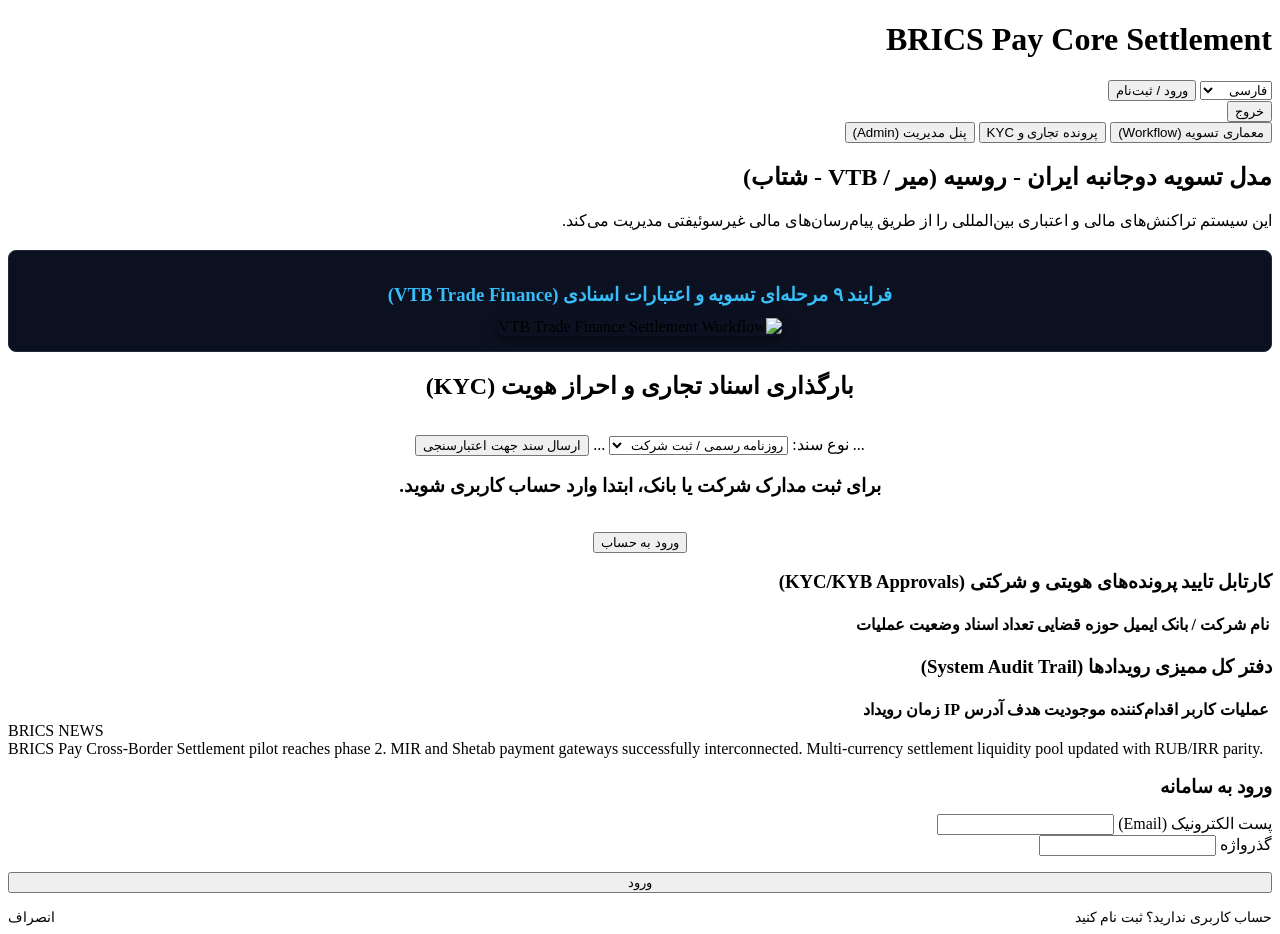
==== internal/api/static/index.html @ b95d8493 "Update index.html" ====
<!DOCTYPE html>
<html lang="fa" dir="rtl">
<head>
  <meta charset="UTF-8">
  <meta name="viewport" content="width=device-width, initial-scale=1.0">
  <title>BRICS Pay | پلتفرم تسویه فرامرزی و مدیریت اسناد</title>
  <link rel="stylesheet" href="/static/css/styles.css">
</head>
<body>

  <!-- هدر و نوبار اصلی -->
  <header class="navbar">
  <div class="brand">
    <h1 data-i18n="brand_title">BRICS Pay Core Settlement</h1>
  </div>
  <div class="nav-controls">
    <select id="langSelect">
      <option value="fa">فارسی</option>
      <option value="en">English</option>
      <option value="ru">Русский</option>
    </select>
    <button id="authNavBtn" class="btn" data-i18n="nav_login">ورود / ثبت‌نام</button>
    <div id="userNavInfo" class="user-info hidden">
      <span id="navUserEmail"></span>
      <button id="logoutBtn" class="btn btn-secondary" data-i18n="nav_logout">خروج</button>
    </div>
  </div>
</header>

<nav class="tabs">
  <button class="tab-btn active" data-tab="workflow" data-i18n="tab_workflow">معماری تسویه (Workflow)</button>
  <button class="tab-btn" data-tab="kyc" data-i18n="tab_kyc">پرونده تجاری و KYC</button>
  <button class="tab-btn" data-tab="admin" data-i18n="tab_admin">پنل مدیریت (Admin)</button>
</nav>

  <main class="container">
    <!-- تب معماری تسویه و دیاگرام ۹ مرحله‌ای -->
<section id="tab-workflow" class="tab-content active">
  <div class="card">
    <div class="card-header">
      <h2 data-i18n="workflow_title">مدل تسویه دوجانبه ایران - روسیه (میر / VTB - شتاب)</h2>
      <p data-i18n="workflow_desc">این سیستم تراکنش‌های مالی و اعتباری بین‌المللی را از طریق پیام‌رسان‌های مالی غیرسوئیفتی مدیریت می‌کند.</p>
    </div>

    <!-- نمایش دیاگرام فرایند ۹ مرحله‌ای VTB -->
    <div class="workflow-diagram-container" style="text-align: center; margin: 20px 0; background: #0b1120; padding: 15px; border-radius: 8px; border: 1px solid #1e293b;">
      <h3 style="color: #38bdf8; margin-bottom: 12px;" data-i18n="diagram_heading">فرایند ۹ مرحله‌ای تسویه و اعتبارات اسنادی (VTB Trade Finance)</h3>
      <img src="/static/vtb-workflow.jpeg" alt="VTB Trade Finance Settlement Workflow" style="max-width: 100%; height: auto; border-radius: 6px; box-shadow: 0 4px 12px rgba(0,0,0,0.5);">
    </div>

    <div id="bric-pay-external-section"></div>
  </div>
</section>


    <!-- تب ۲: بارگذاری اسناد و KYC -->
    <section id="tab-kyc" class="tab-content">
      <div id="kycGuestNotice" class="card" style="text-align: center;">
           <h2 data-i18n="kyc_title">بارگذاری اسناد تجاری و احراز هویت (KYC)</h2>
   ...
   <label for="docType" data-i18n="kyc_doc_type">نوع سند:</label>
   <select id="docType" class="form-control" required>
     <option value="company_registration" data-i18n="kyc_company_reg">روزنامه رسمی / ثبت شرکت</option>
     <option value="trade_license" data-i18n="kyc_license">کارت بازرگانی / مجوز فعالیت</option>
     <option value="contract" data-i18n="kyc_contract">قرارداد تجاری / پروفورما</option>
   </select>
   ...
   <button type="submit" class="btn" style="margin-top: 15px;" data-i18n="kyc_btn_upload">ارسال سند جهت اعتبارسنجی</button>

        <h3>برای ثبت مدارک شرکت یا بانک، ابتدا وارد حساب کاربری شوید.</h3>
        <button class="btn btn-primary" style="margin-top: 1rem;" onclick="AuthModule.openModal('login')">ورود به حساب</button>
      </div>
      <div id="kycFormContainer" class="card" style="display: none;">
        <h3>بارگذاری اسناد هویتی و پروانه تجاری (Document Ingestion)</h3>
        <form id="kycUploadForm" onsubmit="KYCModule.uploadDocument(event)" style="margin-top: 1rem;">
          <div class="grid-2">
            <div class="form-group">
              <label>نوع سند</label>
              <select id="docTypeSelect" class="form-control">
                <option value="COMMERCIAL_REGISTRY">روزنامه رسمی / ثبت شرکت (Commercial Registry)</option>
                <option value="STATUTES">اساسنامه و آگهی تاسیس (Statutes)</option>
                <option value="BANK_LICENSE">مجوز فعالیت بانکی / صرافی (Bank License)</option>
                <option value="TAX_CERTIFICATE">گواهی مالیاتی / ارزش افزوده (Tax Certificate)</option>
                <option value="PASSPORT_SIGNATORY">گذرنامه دارندگان حق امضا (Signatory Passport)</option>
              </select>
            </div>
            <div class="form-group">
              <label>فایل سند (PDF, JPG, PNG حداکثر 10MB)</label>
              <input type="file" id="docFileInput" class="form-control" accept=".pdf,.jpg,.jpeg,.png" required>
            </div>
          </div>
          <button type="submit" class="btn btn-primary">ثبت سند و محاسبه هش یکپارچگی</button>
        </form>
      </div>
    </section>

    <!-- تب ۳: داشبورد ادمین و ممیزی -->
    <section id="tab-admin" class="tab-content">
      <div class="card">
        <h3>کارتابل تایید پرونده‌های هویتی و شرکتی (KYC/KYB Approvals)</h3>
        <table class="table">
          <thead>
            <tr>
              <th>نام شرکت / بانک</th>
              <th>ایمیل</th>
              <th>حوزه قضایی</th>
              <th>تعداد اسناد</th>
              <th>وضعیت</th>
              <th>عملیات</th>
            </tr>
          </thead>
          <tbody id="adminProfilesTableBody"></tbody>
        </table>
      </div>

      <div class="card">
        <h3>دفتر کل ممیزی رویدادها (System Audit Trail)</h3>
        <table class="table">
          <thead>
            <tr>
              <th>عملیات</th>
              <th>کاربر اقدام‌کننده</th>
              <th>موجودیت هدف</th>
              <th>آدرس IP</th>
              <th>زمان رویداد</th>
            </tr>
          </thead>
          <tbody id="adminAuditTableBody"></tbody>
        </table>
      </div>
    </section>
  </main>

  <!-- BRICS Pay Live News Ticker -->
  <div id="brics-news-ticker" class="brics-news-ticker" dir="ltr">
    <div class="ticker-badge">BRICS NEWS</div>
    <div class="ticker-viewport">
      <div class="ticker-track">
        <span class="ticker-item">BRICS Pay Cross-Border Settlement pilot reaches phase 2.</span>
        <span class="ticker-item">MIR and Shetab payment gateways successfully interconnected.</span>
        <span class="ticker-item">Multi-currency settlement liquidity pool updated with RUB/IRR parity.</span>
      </div>
    </div>
  </div>

  <!-- مدال ورود و ثبت‌نام -->
  <div id="authModal" class="modal">
    <div class="modal-box">
      <h3 id="authTitle" style="margin-bottom: 1rem;">ورود به سامانه</h3>
      <form onsubmit="AuthModule.submit(event)">
        <div class="form-group">
          <label>پست الکترونیک (Email)</label>
          <input type="email" id="authEmail" class="form-control" required>
        </div>
        <div class="form-group">
          <label>گذرواژه</label>
          <input type="password" id="authPassword" class="form-control" required minlength="8">
        </div>

        <div id="registerFields" style="display: none;">
          <div class="form-group">
            <label>نوع شخصیت حقوقی</label>
            <select id="authEntityType" class="form-control">
              <option value="CORPORATE">شرکت بازرگانی / واردکننده-صادرکننده</option>
              <option value="BANK">بانک شریک / موسسه تسویه</option>
            </select>
          </div>
          <div class="form-group">
            <label>نام رسمی حقوقی (Legal Name)</label>
            <input type="text" id="authLegalName" class="form-control">
          </div>
          <div class="grid-2">
            <div class="form-group">
              <label>شماره ثبت</label>
              <input type="text" id="authRegNo" class="form-control">
            </div>
            <div class="form-group">
              <label>شناسه ملی / کد اقتصادی</label>
              <input type="text" id="authTaxId" class="form-control">
            </div>
          </div>
          <div class="grid-2">
            <div class="form-group">
              <label>کشور / حوزه قضایی</label>
              <select id="authJurisdiction" class="form-control">
                <option value="IR">ایران (IR)</option>
                <option value="RU">روسیه (RU)</option>
                <option value="AE">امارات (AE)</option>
                <option value="CN">چین (CN)</option>
              </select>
            </div>
            <div class="form-group">
              <label>تلفن تماس</label>
              <input type="text" id="authPhone" class="form-control">
            </div>
          </div>
        </div>

        <button type="submit" id="authSubmitBtn" class="btn btn-primary" style="width: 100%; margin-top: 1rem;">ورود</button>
        <div style="display: flex; justify-content: space-between; margin-top: 1rem; font-size: 0.85rem;">
          <a href="#" id="authToggleText" onclick="AuthModule.toggleMode()" style="color: var(--accent-blue); text-decoration: none;">حساب کاربری ندارید؟ ثبت نام کنید</a>
          <a href="#" onclick="AuthModule.closeModal()" style="color: var(--text-muted); text-decoration: none;">انصراف</a>
        </div>
      </form>
    </div>
  </div>

  <!-- اسکریپت‌های ماژولار -->
  <script src="/static/js/app.js"></script>
  <script src="/static/js/auth.js"></script>
  <script src="/static/js/kyc.js"></script>
  <script src="/static/js/admin.js"></script>
       <script src="/static/js/admin.js"></script>
     <script src="/static/js/bric-pay-content.js"></script>
</body>
</html>
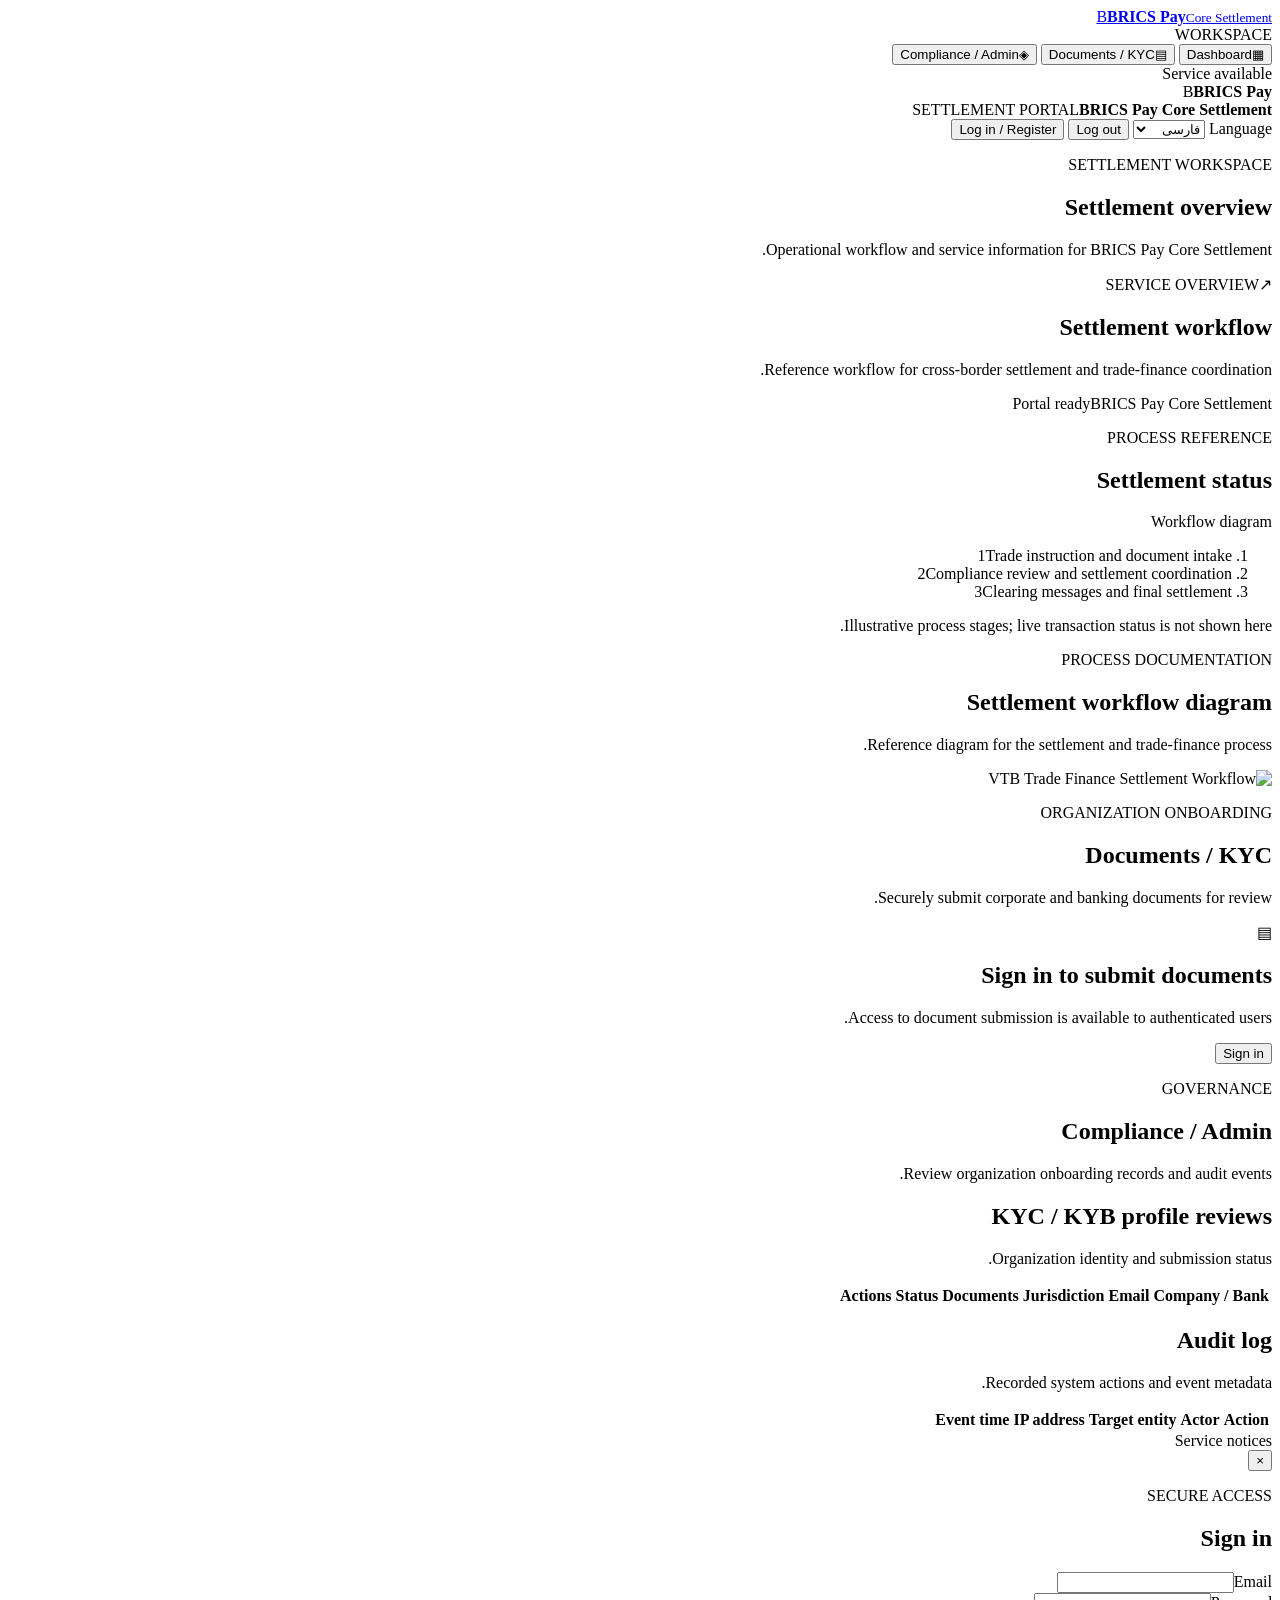
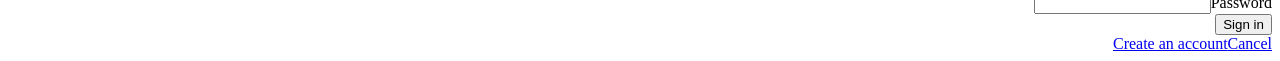
==== commit 713a61cd: "Add files via upload" ====
--- a/internal/api/static/index.html
+++ b/internal/api/static/index.html
@@ -3,214 +3,56 @@
 <head>
   <meta charset="UTF-8">
   <meta name="viewport" content="width=device-width, initial-scale=1.0">
-  <title>BRICS Pay | پلتفرم تسویه فرامرزی و مدیریت اسناد</title>
+  <meta name="theme-color" content="#0B1F3A">
+  <title>BRICS Pay Core Settlement</title>
   <link rel="stylesheet" href="/static/css/styles.css">
 </head>
 <body>
-
-  <!-- هدر و نوبار اصلی -->
-  <header class="navbar">
-  <div class="brand">
-    <h1 data-i18n="brand_title">BRICS Pay Core Settlement</h1>
+  <aside class="sidebar" aria-label="Primary navigation">
+    <a class="brand" href="#" aria-label="BRICS Pay Core Settlement"><span class="brand-mark">B</span><span><strong>BRICS Pay</strong><small data-i18n="brand_subtitle">Core Settlement</small></span></a>
+    <div class="sidebar-label" data-i18n="nav_workspace">WORKSPACE</div>
+    <nav class="tabs" aria-label="Main sections">
+      <button class="tab-btn active" data-tab="workflow"><span class="nav-icon">▦</span><span data-i18n="tab_workflow">Dashboard</span></button>
+      <button class="tab-btn" data-tab="kyc"><span class="nav-icon">▤</span><span data-i18n="tab_kyc">Documents / KYC</span></button>
+      <button class="tab-btn" data-tab="admin"><span class="nav-icon">◈</span><span data-i18n="tab_admin">Compliance / Admin</span></button>
+    </nav>
+    <div class="sidebar-foot"><span class="status-dot"></span><span data-i18n="nav_status">Service available</span></div>
+  </aside>
+  <div class="app-shell">
+    <header class="topbar">
+      <div class="mobile-brand"><span class="brand-mark">B</span><strong>BRICS Pay</strong></div>
+      <div class="topbar-context"><span class="eyebrow" data-i18n="context_label">SETTLEMENT PORTAL</span><strong data-i18n="brand_title">BRICS Pay Core Settlement</strong></div>
+      <div class="nav-controls">
+        <label class="sr-only" for="langSelect" data-i18n="language_label">Language</label>
+        <select id="langSelect" aria-label="Language"><option value="fa">فارسی</option><option value="en">English</option><option value="ru">Русский</option></select>
+        <span id="userNavInfo" class="user-info hidden"><span id="navUserEmail"></span><button id="logoutBtn" class="btn btn-secondary" data-i18n="nav_logout">Log out</button></span>
+        <button id="authNavBtn" class="btn btn-primary" data-i18n="nav_login">Log in / Register</button>
+      </div>
+    </header>
+    <main class="container">
+      <section id="tab-workflow" class="tab-content active" aria-labelledby="dashboard-heading">
+        <div class="page-heading"><div><p class="eyebrow" data-i18n="dashboard_eyebrow">SETTLEMENT WORKSPACE</p><h1 id="dashboard-heading" data-i18n="dashboard_title">Settlement overview</h1><p data-i18n="dashboard_desc">Operational workflow and service information for BRICS Pay Core Settlement.</p></div></div>
+        <div class="overview-grid">
+          <article class="card overview-card"><div class="card-kicker"><span class="icon-tile">↗</span><span data-i18n="overview_card_label">SERVICE OVERVIEW</span></div><h2 data-i18n="workflow_title">Settlement workflow</h2><p data-i18n="workflow_desc">Reference workflow for cross-border settlement and trade-finance coordination.</p><div class="meta-row"><span class="status-pill"><i></i><span data-i18n="service_ready">Portal ready</span></span><span class="muted" data-i18n="service_scope">BRICS Pay Core Settlement</span></div></article>
+          <article class="card timeline-card"><div class="section-heading"><div><p class="eyebrow" data-i18n="status_eyebrow">PROCESS REFERENCE</p><h2 data-i18n="timeline_title">Settlement status</h2></div><span class="subtle-tag" data-i18n="reference_label">Workflow diagram</span></div><ol class="timeline"><li><span class="timeline-marker">1</span><span data-i18n="timeline_step1">Trade instruction and document intake</span></li><li><span class="timeline-marker">2</span><span data-i18n="timeline_step2">Compliance review and settlement coordination</span></li><li><span class="timeline-marker">3</span><span data-i18n="timeline_step3">Clearing messages and final settlement</span></li></ol><p class="helper-text" data-i18n="timeline_note">Illustrative process stages; live transaction status is not shown here.</p></article>
+        </div>
+        <article class="card diagram-card"><div class="section-heading"><div><p class="eyebrow" data-i18n="diagram_eyebrow">PROCESS DOCUMENTATION</p><h2 data-i18n="diagram_heading">Settlement workflow diagram</h2><p data-i18n="diagram_desc">Reference diagram for the settlement and trade-finance process.</p></div></div><div class="workflow-diagram-container"><img src="/static/vtb-workflow.jpeg" alt="VTB Trade Finance Settlement Workflow" data-i18n-alt="diagram_alt"></div></article>
+        <div id="bric-pay-external-section"></div>
+      </section>
+      <section id="tab-kyc" class="tab-content" aria-labelledby="kyc-page-heading">
+        <div class="page-heading"><div><p class="eyebrow" data-i18n="kyc_eyebrow">ORGANIZATION ONBOARDING</p><h1 id="kyc-page-heading" data-i18n="kyc_title">Documents / KYC</h1><p data-i18n="kyc_desc">Securely submit corporate and banking documents for review.</p></div></div>
+        <div id="kycGuestNotice" class="card guest-card"><span class="icon-tile">▤</span><h2 data-i18n="kyc_guest_title">Sign in to submit documents</h2><p data-i18n="kyc_guest_desc">Access to document submission is available to authenticated users.</p><button class="btn btn-primary" onclick="AuthModule.openModal('login')" data-i18n="kyc_signin">Sign in</button></div>
+        <div id="kycFormContainer" class="card upload-card" style="display:none"><div class="section-heading"><div><p class="eyebrow" data-i18n="upload_eyebrow">DOCUMENT INTAKE</p><h2 data-i18n="upload_title">Upload organization documents</h2><p data-i18n="upload_desc">Choose a document category and attach a clear scan or PDF.</p></div></div><form id="kycUploadForm" onsubmit="KYCModule.uploadDocument(event)"><div class="form-group"><label for="docTypeSelect" data-i18n="kyc_doc_type">Document type</label><select id="docTypeSelect" class="form-control"><option value="COMMERCIAL_REGISTRY" data-i18n="doc_registry">Commercial Registry</option><option value="STATUTES" data-i18n="doc_statutes">Articles of Association / Statutes</option><option value="BANK_LICENSE" data-i18n="doc_bank_license">Banking / Exchange License</option><option value="TAX_CERTIFICATE" data-i18n="doc_tax">Tax Certificate</option><option value="PASSPORT_SIGNATORY" data-i18n="doc_passport">Authorized Signatory Passport</option></select></div><div class="form-group"><label for="docFileInput" data-i18n="file_label">Document file</label><input type="file" id="docFileInput" class="form-control file-control" accept=".pdf,.jpg,.jpeg,.png" required><p class="helper-text" data-i18n="file_help">PDF, JPG or PNG · Maximum 10 MB</p></div><button type="submit" class="btn btn-primary" data-i18n="upload_submit">Submit document securely</button></form></div>
+      </section>
+      <section id="tab-admin" class="tab-content" aria-labelledby="admin-page-heading">
+        <div class="page-heading"><div><p class="eyebrow" data-i18n="admin_eyebrow">GOVERNANCE</p><h1 id="admin-page-heading" data-i18n="admin_title">Compliance / Admin</h1><p data-i18n="admin_desc">Review organization onboarding records and audit events.</p></div></div>
+        <article class="card table-card"><div class="section-heading"><div><h2 data-i18n="profiles_heading">KYC / KYB profile reviews</h2><p data-i18n="profiles_desc">Organization identity and submission status.</p></div></div><div class="table-wrap"><table class="table"><thead><tr><th data-i18n="th_company">Company / Bank</th><th data-i18n="th_email">Email</th><th data-i18n="th_jurisdiction">Jurisdiction</th><th data-i18n="th_documents">Documents</th><th data-i18n="th_status">Status</th><th data-i18n="th_actions">Actions</th></tr></thead><tbody id="adminProfilesTableBody"></tbody></table></div></article>
+        <article class="card table-card"><div class="section-heading"><div><h2 data-i18n="audit_heading">Audit log</h2><p data-i18n="audit_desc">Recorded system actions and event metadata.</p></div></div><div class="table-wrap"><table class="table"><thead><tr><th data-i18n="th_action">Action</th><th data-i18n="th_actor">Actor</th><th data-i18n="th_entity">Target entity</th><th data-i18n="th_ip">IP address</th><th data-i18n="th_time">Event time</th></tr></thead><tbody id="adminAuditTableBody"></tbody></table></div></article>
+      </section>
+      <section class="service-notices card" aria-label="Service notices"><div class="notice-label"><span class="notice-dot"></span><span data-i18n="ticker_label">Service notices</span></div><div class="notice-text" id="tickerContent" aria-live="polite"></div></section>
+    </main>
   </div>
-  <div class="nav-controls">
-    <select id="langSelect">
-      <option value="fa">فارسی</option>
-      <option value="en">English</option>
-      <option value="ru">Русский</option>
-    </select>
-    <button id="authNavBtn" class="btn" data-i18n="nav_login">ورود / ثبت‌نام</button>
-    <div id="userNavInfo" class="user-info hidden">
-      <span id="navUserEmail"></span>
-      <button id="logoutBtn" class="btn btn-secondary" data-i18n="nav_logout">خروج</button>
-    </div>
-  </div>
-</header>
-
-<nav class="tabs">
-  <button class="tab-btn active" data-tab="workflow" data-i18n="tab_workflow">معماری تسویه (Workflow)</button>
-  <button class="tab-btn" data-tab="kyc" data-i18n="tab_kyc">پرونده تجاری و KYC</button>
-  <button class="tab-btn" data-tab="admin" data-i18n="tab_admin">پنل مدیریت (Admin)</button>
-</nav>
-
-  <main class="container">
-    <!-- تب معماری تسویه و دیاگرام ۹ مرحله‌ای -->
-<section id="tab-workflow" class="tab-content active">
-  <div class="card">
-    <div class="card-header">
-      <h2 data-i18n="workflow_title">مدل تسویه دوجانبه ایران - روسیه (میر / VTB - شتاب)</h2>
-      <p data-i18n="workflow_desc">این سیستم تراکنش‌های مالی و اعتباری بین‌المللی را از طریق پیام‌رسان‌های مالی غیرسوئیفتی مدیریت می‌کند.</p>
-    </div>
-
-    <!-- نمایش دیاگرام فرایند ۹ مرحله‌ای VTB -->
-    <div class="workflow-diagram-container" style="text-align: center; margin: 20px 0; background: #0b1120; padding: 15px; border-radius: 8px; border: 1px solid #1e293b;">
-      <h3 style="color: #38bdf8; margin-bottom: 12px;" data-i18n="diagram_heading">فرایند ۹ مرحله‌ای تسویه و اعتبارات اسنادی (VTB Trade Finance)</h3>
-      <img src="/static/vtb-workflow.jpeg" alt="VTB Trade Finance Settlement Workflow" style="max-width: 100%; height: auto; border-radius: 6px; box-shadow: 0 4px 12px rgba(0,0,0,0.5);">
-    </div>
-
-    <div id="bric-pay-external-section"></div>
-  </div>
-</section>
-
-
-    <!-- تب ۲: بارگذاری اسناد و KYC -->
-    <section id="tab-kyc" class="tab-content">
-      <div id="kycGuestNotice" class="card" style="text-align: center;">
-           <h2 data-i18n="kyc_title">بارگذاری اسناد تجاری و احراز هویت (KYC)</h2>
-   ...
-   <label for="docType" data-i18n="kyc_doc_type">نوع سند:</label>
-   <select id="docType" class="form-control" required>
-     <option value="company_registration" data-i18n="kyc_company_reg">روزنامه رسمی / ثبت شرکت</option>
-     <option value="trade_license" data-i18n="kyc_license">کارت بازرگانی / مجوز فعالیت</option>
-     <option value="contract" data-i18n="kyc_contract">قرارداد تجاری / پروفورما</option>
-   </select>
-   ...
-   <button type="submit" class="btn" style="margin-top: 15px;" data-i18n="kyc_btn_upload">ارسال سند جهت اعتبارسنجی</button>
-
-        <h3>برای ثبت مدارک شرکت یا بانک، ابتدا وارد حساب کاربری شوید.</h3>
-        <button class="btn btn-primary" style="margin-top: 1rem;" onclick="AuthModule.openModal('login')">ورود به حساب</button>
-      </div>
-      <div id="kycFormContainer" class="card" style="display: none;">
-        <h3>بارگذاری اسناد هویتی و پروانه تجاری (Document Ingestion)</h3>
-        <form id="kycUploadForm" onsubmit="KYCModule.uploadDocument(event)" style="margin-top: 1rem;">
-          <div class="grid-2">
-            <div class="form-group">
-              <label>نوع سند</label>
-              <select id="docTypeSelect" class="form-control">
-                <option value="COMMERCIAL_REGISTRY">روزنامه رسمی / ثبت شرکت (Commercial Registry)</option>
-                <option value="STATUTES">اساسنامه و آگهی تاسیس (Statutes)</option>
-                <option value="BANK_LICENSE">مجوز فعالیت بانکی / صرافی (Bank License)</option>
-                <option value="TAX_CERTIFICATE">گواهی مالیاتی / ارزش افزوده (Tax Certificate)</option>
-                <option value="PASSPORT_SIGNATORY">گذرنامه دارندگان حق امضا (Signatory Passport)</option>
-              </select>
-            </div>
-            <div class="form-group">
-              <label>فایل سند (PDF, JPG, PNG حداکثر 10MB)</label>
-              <input type="file" id="docFileInput" class="form-control" accept=".pdf,.jpg,.jpeg,.png" required>
-            </div>
-          </div>
-          <button type="submit" class="btn btn-primary">ثبت سند و محاسبه هش یکپارچگی</button>
-        </form>
-      </div>
-    </section>
-
-    <!-- تب ۳: داشبورد ادمین و ممیزی -->
-    <section id="tab-admin" class="tab-content">
-      <div class="card">
-        <h3>کارتابل تایید پرونده‌های هویتی و شرکتی (KYC/KYB Approvals)</h3>
-        <table class="table">
-          <thead>
-            <tr>
-              <th>نام شرکت / بانک</th>
-              <th>ایمیل</th>
-              <th>حوزه قضایی</th>
-              <th>تعداد اسناد</th>
-              <th>وضعیت</th>
-              <th>عملیات</th>
-            </tr>
-          </thead>
-          <tbody id="adminProfilesTableBody"></tbody>
-        </table>
-      </div>
-
-      <div class="card">
-        <h3>دفتر کل ممیزی رویدادها (System Audit Trail)</h3>
-        <table class="table">
-          <thead>
-            <tr>
-              <th>عملیات</th>
-              <th>کاربر اقدام‌کننده</th>
-              <th>موجودیت هدف</th>
-              <th>آدرس IP</th>
-              <th>زمان رویداد</th>
-            </tr>
-          </thead>
-          <tbody id="adminAuditTableBody"></tbody>
-        </table>
-      </div>
-    </section>
-  </main>
-
-  <!-- BRICS Pay Live News Ticker -->
-  <div id="brics-news-ticker" class="brics-news-ticker" dir="ltr">
-    <div class="ticker-badge">BRICS NEWS</div>
-    <div class="ticker-viewport">
-      <div class="ticker-track">
-        <span class="ticker-item">BRICS Pay Cross-Border Settlement pilot reaches phase 2.</span>
-        <span class="ticker-item">MIR and Shetab payment gateways successfully interconnected.</span>
-        <span class="ticker-item">Multi-currency settlement liquidity pool updated with RUB/IRR parity.</span>
-      </div>
-    </div>
-  </div>
-
-  <!-- مدال ورود و ثبت‌نام -->
-  <div id="authModal" class="modal">
-    <div class="modal-box">
-      <h3 id="authTitle" style="margin-bottom: 1rem;">ورود به سامانه</h3>
-      <form onsubmit="AuthModule.submit(event)">
-        <div class="form-group">
-          <label>پست الکترونیک (Email)</label>
-          <input type="email" id="authEmail" class="form-control" required>
-        </div>
-        <div class="form-group">
-          <label>گذرواژه</label>
-          <input type="password" id="authPassword" class="form-control" required minlength="8">
-        </div>
-
-        <div id="registerFields" style="display: none;">
-          <div class="form-group">
-            <label>نوع شخصیت حقوقی</label>
-            <select id="authEntityType" class="form-control">
-              <option value="CORPORATE">شرکت بازرگانی / واردکننده-صادرکننده</option>
-              <option value="BANK">بانک شریک / موسسه تسویه</option>
-            </select>
-          </div>
-          <div class="form-group">
-            <label>نام رسمی حقوقی (Legal Name)</label>
-            <input type="text" id="authLegalName" class="form-control">
-          </div>
-          <div class="grid-2">
-            <div class="form-group">
-              <label>شماره ثبت</label>
-              <input type="text" id="authRegNo" class="form-control">
-            </div>
-            <div class="form-group">
-              <label>شناسه ملی / کد اقتصادی</label>
-              <input type="text" id="authTaxId" class="form-control">
-            </div>
-          </div>
-          <div class="grid-2">
-            <div class="form-group">
-              <label>کشور / حوزه قضایی</label>
-              <select id="authJurisdiction" class="form-control">
-                <option value="IR">ایران (IR)</option>
-                <option value="RU">روسیه (RU)</option>
-                <option value="AE">امارات (AE)</option>
-                <option value="CN">چین (CN)</option>
-              </select>
-            </div>
-            <div class="form-group">
-              <label>تلفن تماس</label>
-              <input type="text" id="authPhone" class="form-control">
-            </div>
-          </div>
-        </div>
-
-        <button type="submit" id="authSubmitBtn" class="btn btn-primary" style="width: 100%; margin-top: 1rem;">ورود</button>
-        <div style="display: flex; justify-content: space-between; margin-top: 1rem; font-size: 0.85rem;">
-          <a href="#" id="authToggleText" onclick="AuthModule.toggleMode()" style="color: var(--accent-blue); text-decoration: none;">حساب کاربری ندارید؟ ثبت نام کنید</a>
-          <a href="#" onclick="AuthModule.closeModal()" style="color: var(--text-muted); text-decoration: none;">انصراف</a>
-        </div>
-      </form>
-    </div>
-  </div>
-
-  <!-- اسکریپت‌های ماژولار -->
-  <script src="/static/js/app.js"></script>
-  <script src="/static/js/auth.js"></script>
-  <script src="/static/js/kyc.js"></script>
-  <script src="/static/js/admin.js"></script>
-       <script src="/static/js/admin.js"></script>
-     <script src="/static/js/bric-pay-content.js"></script>
+  <div id="authModal" class="modal" role="dialog" aria-modal="true" aria-labelledby="authTitle"><div class="modal-box"><button class="modal-close" type="button" onclick="AuthModule.closeModal()" aria-label="Close">×</button><p class="eyebrow" data-i18n="auth_eyebrow">SECURE ACCESS</p><h2 id="authTitle" data-i18n="auth_login_title">Sign in</h2><div id="authStatusMessage" class="auth-status" aria-live="polite"></div><form onsubmit="AuthModule.handleFormSubmit(event)"><div class="form-group"><label for="authEmail" data-i18n="auth_email">Email</label><input type="email" id="authEmail" class="form-control" autocomplete="username" required></div><div class="form-group"><label for="authPassword" data-i18n="auth_password">Password</label><input type="password" id="authPassword" class="form-control" autocomplete="current-password" required minlength="8"></div><div id="registerFields" style="display:none"><div class="form-group"><label for="authEntityType" data-i18n="auth_entity_type">Legal entity type</label><select id="authEntityType" class="form-control"><option value="CORPORATE" data-i18n="entity_corporate">Trading company / importer-exporter</option><option value="BANK" data-i18n="entity_bank">Partner bank / settlement institution</option></select></div><div class="form-group"><label for="authLegalName" data-i18n="auth_legal_name">Legal name</label><input type="text" id="authLegalName" class="form-control"></div><div class="grid-2"><div class="form-group"><label for="authRegNo" data-i18n="auth_reg_no">Registration number</label><input type="text" id="authRegNo" class="form-control"></div><div class="form-group"><label for="authTaxId" data-i18n="auth_tax_id">National / tax ID</label><input type="text" id="authTaxId" class="form-control"></div></div><div class="grid-2"><div class="form-group"><label for="authJurisdiction" data-i18n="auth_jurisdiction">Country / jurisdiction</label><select id="authJurisdiction" class="form-control"><option value="IR" data-i18n="country_ir">Iran (IR)</option><option value="RU" data-i18n="country_ru">Russia (RU)</option><option value="AE" data-i18n="country_ae">United Arab Emirates (AE)</option><option value="CN" data-i18n="country_cn">China (CN)</option></select></div><div class="form-group"><label for="authPhone" data-i18n="auth_phone">Contact phone</label><input type="text" id="authPhone" class="form-control" autocomplete="tel"></div></div></div><button type="submit" id="authSubmitBtn" class="btn btn-primary full-width" data-i18n="auth_submit">Sign in</button><div class="modal-links"><a href="#" id="authToggleText" onclick="AuthModule.switchMode('register'); return false" data-i18n="auth_toggle_register">Create an account</a><a href="#" onclick="AuthModule.closeModal(); return false" data-i18n="auth_cancel">Cancel</a></div></form></div></div>
+  <script src="/static/js/app.js"></script><script src="/static/js/auth.js"></script><script src="/static/js/kyc.js"></script><script src="/static/js/admin.js"></script><script src="/static/js/bric-pay-content.js"></script>
 </body>
-</html>
+</html>
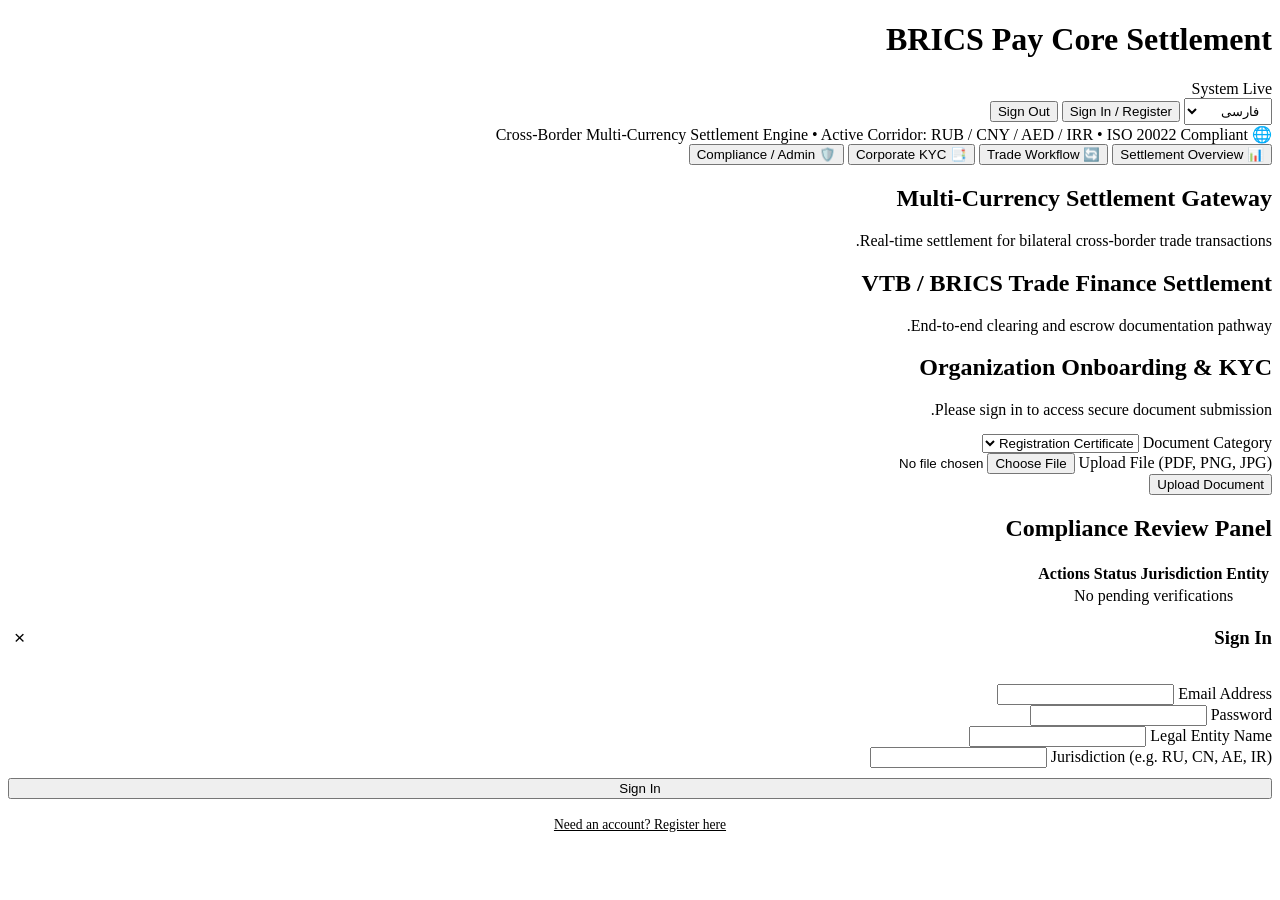
==== commit eccf191a: "Update index.html" ====
--- a/internal/api/static/index.html
+++ b/internal/api/static/index.html
@@ -3,56 +3,162 @@
 <head>
   <meta charset="UTF-8">
   <meta name="viewport" content="width=device-width, initial-scale=1.0">
-  <meta name="theme-color" content="#0B1F3A">
-  <title>BRICS Pay Core Settlement</title>
+  <title>BRICS Pay Core Settlement | Workspace</title>
   <link rel="stylesheet" href="/static/css/styles.css">
 </head>
 <body>
-  <aside class="sidebar" aria-label="Primary navigation">
-    <a class="brand" href="#" aria-label="BRICS Pay Core Settlement"><span class="brand-mark">B</span><span><strong>BRICS Pay</strong><small data-i18n="brand_subtitle">Core Settlement</small></span></a>
-    <div class="sidebar-label" data-i18n="nav_workspace">WORKSPACE</div>
-    <nav class="tabs" aria-label="Main sections">
-      <button class="tab-btn active" data-tab="workflow"><span class="nav-icon">▦</span><span data-i18n="tab_workflow">Dashboard</span></button>
-      <button class="tab-btn" data-tab="kyc"><span class="nav-icon">▤</span><span data-i18n="tab_kyc">Documents / KYC</span></button>
-      <button class="tab-btn" data-tab="admin"><span class="nav-icon">◈</span><span data-i18n="tab_admin">Compliance / Admin</span></button>
-    </nav>
-    <div class="sidebar-foot"><span class="status-dot"></span><span data-i18n="nav_status">Service available</span></div>
-  </aside>
+
+  <!-- Top Bar -->
+  <header class="topbar">
+    <div class="brand-section">
+      <h1 class="brand-title">BRICS Pay Core Settlement</h1>
+      <span class="status-badge"><span class="status-dot"></span> System Live</span>
+    </div>
+    <div class="topbar-actions">
+      <select id="langSelect" class="form-control" style="width: auto; padding: 4px 8px;">
+        <option value="fa">فارسی</option>
+        <option value="en">English</option>
+        <option value="ru">Русский</option>
+      </select>
+      <button id="authOpenBtn" class="btn btn-primary" onclick="AuthModule.openModal()">Sign In / Register</button>
+      <button id="logoutBtn" class="btn btn-outline hidden" onclick="AuthModule.logout()">Sign Out</button>
+    </div>
+  </header>
+
+  <!-- News Ticker -->
+  <div class="brics-news-ticker">
+    <span>🌐 Cross-Border Multi-Currency Settlement Engine • Active Corridor: RUB / CNY / AED / IRR • ISO 20022 Compliant</span>
+  </div>
+
   <div class="app-shell">
-    <header class="topbar">
-      <div class="mobile-brand"><span class="brand-mark">B</span><strong>BRICS Pay</strong></div>
-      <div class="topbar-context"><span class="eyebrow" data-i18n="context_label">SETTLEMENT PORTAL</span><strong data-i18n="brand_title">BRICS Pay Core Settlement</strong></div>
-      <div class="nav-controls">
-        <label class="sr-only" for="langSelect" data-i18n="language_label">Language</label>
-        <select id="langSelect" aria-label="Language"><option value="fa">فارسی</option><option value="en">English</option><option value="ru">Русский</option></select>
-        <span id="userNavInfo" class="user-info hidden"><span id="navUserEmail"></span><button id="logoutBtn" class="btn btn-secondary" data-i18n="nav_logout">Log out</button></span>
-        <button id="authNavBtn" class="btn btn-primary" data-i18n="nav_login">Log in / Register</button>
+    <!-- Sidebar Navigation -->
+    <aside class="sidebar">
+      <button class="nav-btn active" onclick="switchTab('overview')">📊 Settlement Overview</button>
+      <button class="nav-btn" onclick="switchTab('workflow')">🔄 Trade Workflow</button>
+      <button class="nav-btn" onclick="switchTab('kyc')">📑 Corporate KYC</button>
+      <button class="nav-btn" onclick="switchTab('admin')">🛡️ Compliance / Admin</button>
+    </aside>
+
+    <!-- Main Content Area -->
+    <main class="main-content">
+      <div class="container">
+        
+        <!-- Tab 1: Overview -->
+        <section id="tab-overview" class="tab-pane active">
+          <div class="card">
+            <h2>Multi-Currency Settlement Gateway</h2>
+            <p style="color: var(--text-muted); margin-top: 6px;">Real-time settlement for bilateral cross-border trade transactions.</p>
+          </div>
+          <div id="bric-pay-external-section"></div>
+        </section>
+
+        <!-- Tab 2: Workflow -->
+        <section id="tab-workflow" class="tab-pane">
+          <div class="card">
+            <h2>VTB / BRICS Trade Finance Settlement</h2>
+            <p style="color: var(--text-muted); margin-top: 6px;">End-to-end clearing and escrow documentation pathway.</p>
+            <img src="/static/vtb-workflow.jpeg" alt="Settlement Workflow" class="workflow-img" onerror="this.style.display='none'">
+          </div>
+        </section>
+
+        <!-- Tab 3: KYC -->
+        <section id="tab-kyc" class="tab-pane">
+          <div class="card">
+            <h2>Organization Onboarding & KYC</h2>
+            <div id="kycGuestNotice" style="margin-top: 10px; color: var(--warning);">
+              Please sign in to access secure document submission.
+            </div>
+            <div id="kycFormContainer" class="hidden" style="margin-top: 15px;">
+              <form id="kycUploadForm" onsubmit="event.preventDefault(); KYCModule.uploadDocument();">
+                <div class="form-group">
+                  <label>Document Category</label>
+                  <select id="docTypeSelect" class="form-control">
+                    <option value="REGISTRATION_CERTIFICATE">Registration Certificate</option>
+                    <option value="TAX_CERTIFICATE">Tax Certificate / TIN</option>
+                    <option value="BANK_STATEMENT">Bank Statement</option>
+                  </select>
+                </div>
+                <div class="form-group">
+                  <label>Upload File (PDF, PNG, JPG)</label>
+                  <input type="file" id="docFileInput" class="form-control" required>
+                </div>
+                <button type="submit" class="btn btn-gold">Upload Document</button>
+              </form>
+            </div>
+          </div>
+        </section>
+
+        <!-- Tab 4: Admin -->
+        <section id="tab-admin" class="tab-pane">
+          <div class="card">
+            <h2>Compliance Review Panel</h2>
+            <div class="table-responsive" style="margin-top: 15px;">
+              <table class="table">
+                <thead>
+                  <tr>
+                    <th>Entity</th>
+                    <th>Jurisdiction</th>
+                    <th>Status</th>
+                    <th>Actions</th>
+                  </tr>
+                </thead>
+                <tbody id="adminProfilesTableBody">
+                  <tr><td colspan="4" style="color: var(--text-muted); text-align: center;">No pending verifications</td></tr>
+                </tbody>
+              </table>
+            </div>
+          </div>
+        </section>
+
       </div>
-    </header>
-    <main class="container">
-      <section id="tab-workflow" class="tab-content active" aria-labelledby="dashboard-heading">
-        <div class="page-heading"><div><p class="eyebrow" data-i18n="dashboard_eyebrow">SETTLEMENT WORKSPACE</p><h1 id="dashboard-heading" data-i18n="dashboard_title">Settlement overview</h1><p data-i18n="dashboard_desc">Operational workflow and service information for BRICS Pay Core Settlement.</p></div></div>
-        <div class="overview-grid">
-          <article class="card overview-card"><div class="card-kicker"><span class="icon-tile">↗</span><span data-i18n="overview_card_label">SERVICE OVERVIEW</span></div><h2 data-i18n="workflow_title">Settlement workflow</h2><p data-i18n="workflow_desc">Reference workflow for cross-border settlement and trade-finance coordination.</p><div class="meta-row"><span class="status-pill"><i></i><span data-i18n="service_ready">Portal ready</span></span><span class="muted" data-i18n="service_scope">BRICS Pay Core Settlement</span></div></article>
-          <article class="card timeline-card"><div class="section-heading"><div><p class="eyebrow" data-i18n="status_eyebrow">PROCESS REFERENCE</p><h2 data-i18n="timeline_title">Settlement status</h2></div><span class="subtle-tag" data-i18n="reference_label">Workflow diagram</span></div><ol class="timeline"><li><span class="timeline-marker">1</span><span data-i18n="timeline_step1">Trade instruction and document intake</span></li><li><span class="timeline-marker">2</span><span data-i18n="timeline_step2">Compliance review and settlement coordination</span></li><li><span class="timeline-marker">3</span><span data-i18n="timeline_step3">Clearing messages and final settlement</span></li></ol><p class="helper-text" data-i18n="timeline_note">Illustrative process stages; live transaction status is not shown here.</p></article>
-        </div>
-        <article class="card diagram-card"><div class="section-heading"><div><p class="eyebrow" data-i18n="diagram_eyebrow">PROCESS DOCUMENTATION</p><h2 data-i18n="diagram_heading">Settlement workflow diagram</h2><p data-i18n="diagram_desc">Reference diagram for the settlement and trade-finance process.</p></div></div><div class="workflow-diagram-container"><img src="/static/vtb-workflow.jpeg" alt="VTB Trade Finance Settlement Workflow" data-i18n-alt="diagram_alt"></div></article>
-        <div id="bric-pay-external-section"></div>
-      </section>
-      <section id="tab-kyc" class="tab-content" aria-labelledby="kyc-page-heading">
-        <div class="page-heading"><div><p class="eyebrow" data-i18n="kyc_eyebrow">ORGANIZATION ONBOARDING</p><h1 id="kyc-page-heading" data-i18n="kyc_title">Documents / KYC</h1><p data-i18n="kyc_desc">Securely submit corporate and banking documents for review.</p></div></div>
-        <div id="kycGuestNotice" class="card guest-card"><span class="icon-tile">▤</span><h2 data-i18n="kyc_guest_title">Sign in to submit documents</h2><p data-i18n="kyc_guest_desc">Access to document submission is available to authenticated users.</p><button class="btn btn-primary" onclick="AuthModule.openModal('login')" data-i18n="kyc_signin">Sign in</button></div>
-        <div id="kycFormContainer" class="card upload-card" style="display:none"><div class="section-heading"><div><p class="eyebrow" data-i18n="upload_eyebrow">DOCUMENT INTAKE</p><h2 data-i18n="upload_title">Upload organization documents</h2><p data-i18n="upload_desc">Choose a document category and attach a clear scan or PDF.</p></div></div><form id="kycUploadForm" onsubmit="KYCModule.uploadDocument(event)"><div class="form-group"><label for="docTypeSelect" data-i18n="kyc_doc_type">Document type</label><select id="docTypeSelect" class="form-control"><option value="COMMERCIAL_REGISTRY" data-i18n="doc_registry">Commercial Registry</option><option value="STATUTES" data-i18n="doc_statutes">Articles of Association / Statutes</option><option value="BANK_LICENSE" data-i18n="doc_bank_license">Banking / Exchange License</option><option value="TAX_CERTIFICATE" data-i18n="doc_tax">Tax Certificate</option><option value="PASSPORT_SIGNATORY" data-i18n="doc_passport">Authorized Signatory Passport</option></select></div><div class="form-group"><label for="docFileInput" data-i18n="file_label">Document file</label><input type="file" id="docFileInput" class="form-control file-control" accept=".pdf,.jpg,.jpeg,.png" required><p class="helper-text" data-i18n="file_help">PDF, JPG or PNG · Maximum 10 MB</p></div><button type="submit" class="btn btn-primary" data-i18n="upload_submit">Submit document securely</button></form></div>
-      </section>
-      <section id="tab-admin" class="tab-content" aria-labelledby="admin-page-heading">
-        <div class="page-heading"><div><p class="eyebrow" data-i18n="admin_eyebrow">GOVERNANCE</p><h1 id="admin-page-heading" data-i18n="admin_title">Compliance / Admin</h1><p data-i18n="admin_desc">Review organization onboarding records and audit events.</p></div></div>
-        <article class="card table-card"><div class="section-heading"><div><h2 data-i18n="profiles_heading">KYC / KYB profile reviews</h2><p data-i18n="profiles_desc">Organization identity and submission status.</p></div></div><div class="table-wrap"><table class="table"><thead><tr><th data-i18n="th_company">Company / Bank</th><th data-i18n="th_email">Email</th><th data-i18n="th_jurisdiction">Jurisdiction</th><th data-i18n="th_documents">Documents</th><th data-i18n="th_status">Status</th><th data-i18n="th_actions">Actions</th></tr></thead><tbody id="adminProfilesTableBody"></tbody></table></div></article>
-        <article class="card table-card"><div class="section-heading"><div><h2 data-i18n="audit_heading">Audit log</h2><p data-i18n="audit_desc">Recorded system actions and event metadata.</p></div></div><div class="table-wrap"><table class="table"><thead><tr><th data-i18n="th_action">Action</th><th data-i18n="th_actor">Actor</th><th data-i18n="th_entity">Target entity</th><th data-i18n="th_ip">IP address</th><th data-i18n="th_time">Event time</th></tr></thead><tbody id="adminAuditTableBody"></tbody></table></div></article>
-      </section>
-      <section class="service-notices card" aria-label="Service notices"><div class="notice-label"><span class="notice-dot"></span><span data-i18n="ticker_label">Service notices</span></div><div class="notice-text" id="tickerContent" aria-live="polite"></div></section>
     </main>
   </div>
-  <div id="authModal" class="modal" role="dialog" aria-modal="true" aria-labelledby="authTitle"><div class="modal-box"><button class="modal-close" type="button" onclick="AuthModule.closeModal()" aria-label="Close">×</button><p class="eyebrow" data-i18n="auth_eyebrow">SECURE ACCESS</p><h2 id="authTitle" data-i18n="auth_login_title">Sign in</h2><div id="authStatusMessage" class="auth-status" aria-live="polite"></div><form onsubmit="AuthModule.handleFormSubmit(event)"><div class="form-group"><label for="authEmail" data-i18n="auth_email">Email</label><input type="email" id="authEmail" class="form-control" autocomplete="username" required></div><div class="form-group"><label for="authPassword" data-i18n="auth_password">Password</label><input type="password" id="authPassword" class="form-control" autocomplete="current-password" required minlength="8"></div><div id="registerFields" style="display:none"><div class="form-group"><label for="authEntityType" data-i18n="auth_entity_type">Legal entity type</label><select id="authEntityType" class="form-control"><option value="CORPORATE" data-i18n="entity_corporate">Trading company / importer-exporter</option><option value="BANK" data-i18n="entity_bank">Partner bank / settlement institution</option></select></div><div class="form-group"><label for="authLegalName" data-i18n="auth_legal_name">Legal name</label><input type="text" id="authLegalName" class="form-control"></div><div class="grid-2"><div class="form-group"><label for="authRegNo" data-i18n="auth_reg_no">Registration number</label><input type="text" id="authRegNo" class="form-control"></div><div class="form-group"><label for="authTaxId" data-i18n="auth_tax_id">National / tax ID</label><input type="text" id="authTaxId" class="form-control"></div></div><div class="grid-2"><div class="form-group"><label for="authJurisdiction" data-i18n="auth_jurisdiction">Country / jurisdiction</label><select id="authJurisdiction" class="form-control"><option value="IR" data-i18n="country_ir">Iran (IR)</option><option value="RU" data-i18n="country_ru">Russia (RU)</option><option value="AE" data-i18n="country_ae">United Arab Emirates (AE)</option><option value="CN" data-i18n="country_cn">China (CN)</option></select></div><div class="form-group"><label for="authPhone" data-i18n="auth_phone">Contact phone</label><input type="text" id="authPhone" class="form-control" autocomplete="tel"></div></div></div><button type="submit" id="authSubmitBtn" class="btn btn-primary full-width" data-i18n="auth_submit">Sign in</button><div class="modal-links"><a href="#" id="authToggleText" onclick="AuthModule.switchMode('register'); return false" data-i18n="auth_toggle_register">Create an account</a><a href="#" onclick="AuthModule.closeModal(); return false" data-i18n="auth_cancel">Cancel</a></div></form></div></div>
-  <script src="/static/js/app.js"></script><script src="/static/js/auth.js"></script><script src="/static/js/kyc.js"></script><script src="/static/js/admin.js"></script><script src="/static/js/bric-pay-content.js"></script>
+
+  <!-- Auth Modal -->
+  <div id="authModal" class="modal hidden">
+    <div class="modal-box">
+      <div style="display:flex; justify-content:space-between; align-items:center; margin-bottom:1rem;">
+        <h3 id="authTitle">Sign In</h3>
+        <button onclick="AuthModule.closeModal()" style="background:none; border:none; color:var(--text-muted); font-size:1.2rem; cursor:pointer;">&times;</button>
+      </div>
+
+      <div id="authStatusMessage" style="font-size:0.85rem; margin-bottom:10px;"></div>
+
+      <form id="authForm" onsubmit="event.preventDefault(); AuthModule.submitForm();">
+        <div class="form-group">
+          <label>Email Address</label>
+          <input type="email" id="authEmail" class="form-control" required>
+        </div>
+        <div class="form-group">
+          <label>Password</label>
+          <input type="password" id="authPassword" class="form-control" required>
+        </div>
+
+        <div id="registerFields" class="hidden">
+          <div class="form-group">
+            <label>Legal Entity Name</label>
+            <input type="text" id="authLegalName" class="form-control">
+          </div>
+          <div class="form-group">
+            <label>Jurisdiction (e.g. RU, CN, AE, IR)</label>
+            <input type="text" id="authJurisdiction" class="form-control">
+          </div>
+        </div>
+
+        <button type="submit" id="authSubmitBtn" class="btn btn-primary" style="width:100%; margin-top:10px;">Sign In</button>
+      </form>
+
+      <div style="text-align:center; margin-top:1rem;">
+        <a href="#" id="authSwitchText" onclick="event.preventDefault(); AuthModule.toggleMode();" style="color:var(--accent-gold); font-size:0.85rem;">Need an account? Register here</a>
+      </div>
+    </div>
+  </div>
+
+  <!-- Scripts -->
+  <script src="/static/js/app.js"></script>
+  <script src="/static/js/auth.js"></script>
+  <script src="/static/js/kyc.js"></script>
+  <script src="/static/js/admin.js"></script>
+  <script src="/static/js/bric-pay-content.js"></script>
 </body>
-</html>+</html>
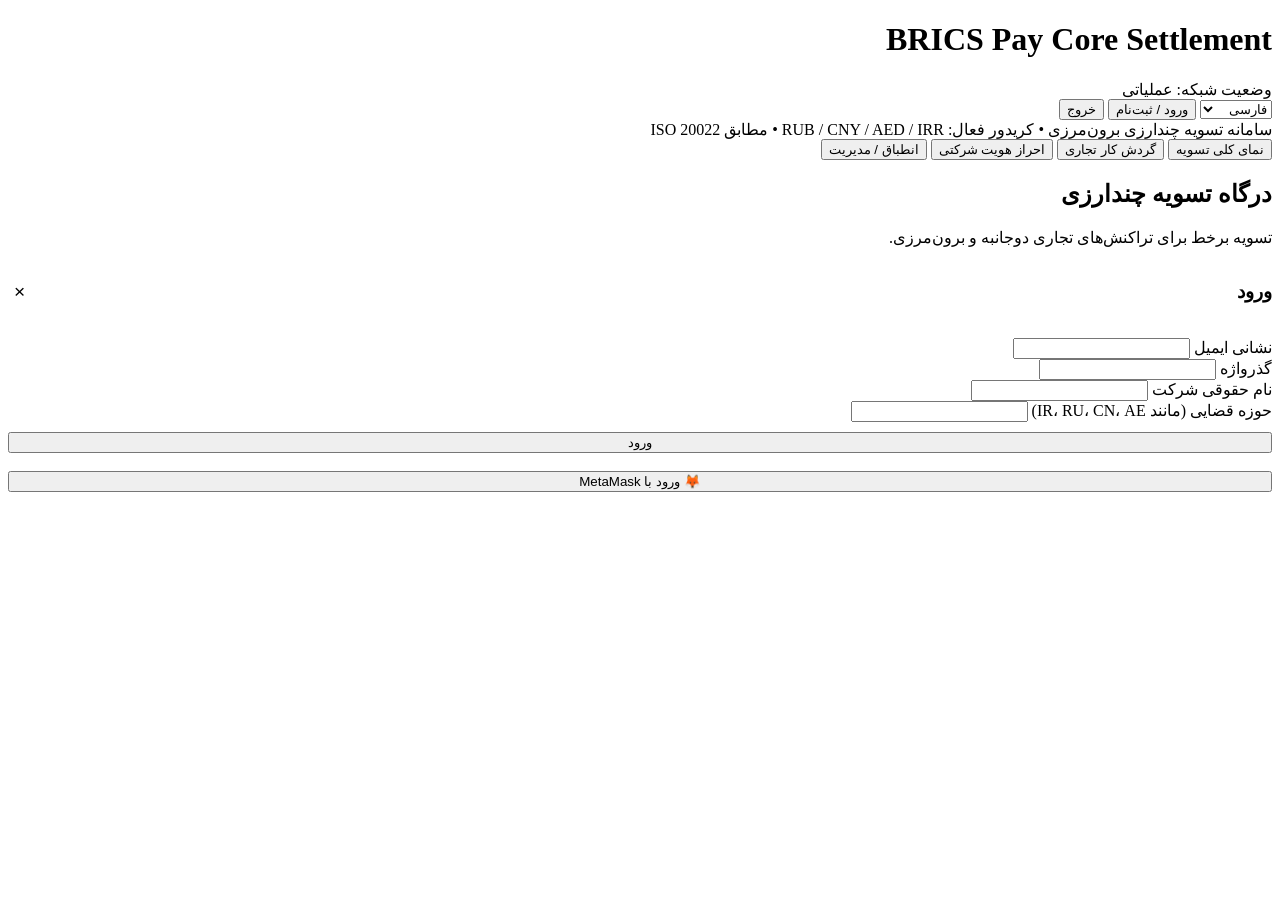
==== commit 7fe9f23b: "Update index.html" ====
--- a/internal/api/static/index.html
+++ b/internal/api/static/index.html
@@ -7,154 +7,195 @@
   <link rel="stylesheet" href="/static/css/styles.css">
 </head>
 <body>
-
-  <!-- Top Bar -->
   <header class="topbar">
     <div class="brand-section">
       <h1 class="brand-title">BRICS Pay Core Settlement</h1>
-      <span class="status-badge"><span class="status-dot"></span> System Live</span>
+      <span class="status-badge">
+        <span class="status-dot"></span>
+        <span data-i18n="nav_status">وضعیت شبکه: عملیاتی</span>
+      </span>
     </div>
+
     <div class="topbar-actions">
-      <select id="langSelect" class="form-control" style="width: auto; padding: 4px 8px;">
+      <select id="langSelect" class="form-control" aria-label="Language">
         <option value="fa">فارسی</option>
         <option value="en">English</option>
         <option value="ru">Русский</option>
       </select>
-      <button id="authOpenBtn" class="btn btn-primary" onclick="AuthModule.openModal()">Sign In / Register</button>
-      <button id="logoutBtn" class="btn btn-outline hidden" onclick="AuthModule.logout()">Sign Out</button>
+
+      <button id="authOpenBtn" type="button" class="btn btn-primary" data-i18n="auth_open">
+        ورود / ثبت‌نام
+      </button>
+
+      <button id="logoutBtn" type="button" class="btn btn-outline hidden" data-i18n="auth_logout">
+        خروج
+      </button>
     </div>
   </header>
 
-  <!-- News Ticker -->
   <div class="brics-news-ticker">
-    <span>🌐 Cross-Border Multi-Currency Settlement Engine • Active Corridor: RUB / CNY / AED / IRR • ISO 20022 Compliant</span>
+    <span id="tickerContent" data-i18n="ticker_banner">
+      سامانه تسویه چندارزی برون‌مرزی • کریدور فعال: RUB / CNY / AED / IRR • مطابق ISO 20022
+    </span>
   </div>
 
   <div class="app-shell">
-    <!-- Sidebar Navigation -->
-    <aside class="sidebar">
-      <button class="nav-btn active" onclick="switchTab('overview')">📊 Settlement Overview</button>
-      <button class="nav-btn" onclick="switchTab('workflow')">🔄 Trade Workflow</button>
-      <button class="nav-btn" onclick="switchTab('kyc')">📑 Corporate KYC</button>
-      <button class="nav-btn" onclick="switchTab('admin')">🛡️ Compliance / Admin</button>
+    <aside class="sidebar" role="tablist">
+      <button type="button" class="nav-btn active" data-tab="overview" role="tab" aria-selected="true">
+        <span data-i18n="tab_overview">نمای کلی تسویه</span>
+      </button>
+
+      <button type="button" class="nav-btn" data-tab="workflow" role="tab" aria-selected="false">
+        <span data-i18n="tab_workflow">گردش کار تجاری</span>
+      </button>
+
+      <button type="button" class="nav-btn" data-tab="kyc" role="tab" aria-selected="false">
+        <span data-i18n="tab_kyc">احراز هویت شرکتی</span>
+      </button>
+
+      <button type="button" class="nav-btn" data-tab="admin" role="tab" aria-selected="false">
+        <span data-i18n="tab_admin">انطباق / مدیریت</span>
+      </button>
     </aside>
 
-    <!-- Main Content Area -->
     <main class="main-content">
       <div class="container">
-        
-        <!-- Tab 1: Overview -->
-        <section id="tab-overview" class="tab-pane active">
-          <div class="card">
-            <h2>Multi-Currency Settlement Gateway</h2>
-            <p style="color: var(--text-muted); margin-top: 6px;">Real-time settlement for bilateral cross-border trade transactions.</p>
-          </div>
+        <section id="tab-overview" class="tab-pane active" role="tabpanel">
+          <div class="card">
+            <h2 data-i18n="overview_title">درگاه تسویه چندارزی</h2>
+            <p style="color: var(--text-muted); margin-top: 6px;" data-i18n="overview_desc">
+              تسویه برخط برای تراکنش‌های تجاری دوجانبه و برون‌مرزی.
+            </p>
+          </div>
+
           <div id="bric-pay-external-section"></div>
         </section>
 
-        <!-- Tab 2: Workflow -->
-        <section id="tab-workflow" class="tab-pane">
-          <div class="card">
-            <h2>VTB / BRICS Trade Finance Settlement</h2>
-            <p style="color: var(--text-muted); margin-top: 6px;">End-to-end clearing and escrow documentation pathway.</p>
-            <img src="/static/vtb-workflow.jpeg" alt="Settlement Workflow" class="workflow-img" onerror="this.style.display='none'">
-          </div>
-        </section>
-
-        <!-- Tab 3: KYC -->
-        <section id="tab-kyc" class="tab-pane">
-          <div class="card">
-            <h2>Organization Onboarding & KYC</h2>
-            <div id="kycGuestNotice" style="margin-top: 10px; color: var(--warning);">
-              Please sign in to access secure document submission.
+        <section id="tab-workflow" class="tab-pane" role="tabpanel" hidden>
+          <div class="card">
+            <h2 data-i18n="workflow_title">تأمین مالی تجاری و تسویه</h2>
+            <p style="color: var(--text-muted); margin-top: 6px;" data-i18n="workflow_desc">
+              مسیر مستندسازی، تسویه و امانی برای تجارت برون‌مرزی.
+            </p>
+            <img
+              src="/static/vtb-workflow.jpeg"
+              alt="Settlement Workflow"
+              class="workflow-img"
+            >
+          </div>
+        </section>
+
+        <section id="tab-kyc" class="tab-pane" role="tabpanel" hidden>
+          <div class="card">
+            <h2 data-i18n="kyc_title">ثبت‌نام سازمان و احراز هویت</h2>
+
+            <div id="kycGuestNotice" style="margin-top: 10px; color: var(--warning);" data-i18n="kyc_guest">
+              برای بارگذاری امن مدارک، ابتدا وارد شوید.
             </div>
+
             <div id="kycFormContainer" class="hidden" style="margin-top: 15px;">
-              <form id="kycUploadForm" onsubmit="event.preventDefault(); KYCModule.uploadDocument();">
+              <form id="kycUploadForm">
                 <div class="form-group">
-                  <label>Document Category</label>
+                  <label for="docTypeSelect" data-i18n="kyc_doc_category">دسته‌بندی مدرک</label>
                   <select id="docTypeSelect" class="form-control">
-                    <option value="REGISTRATION_CERTIFICATE">Registration Certificate</option>
-                    <option value="TAX_CERTIFICATE">Tax Certificate / TIN</option>
-                    <option value="BANK_STATEMENT">Bank Statement</option>
+                    <option value="REGISTRATION_CERTIFICATE" data-i18n="kyc_registration">گواهی ثبت شرکت</option>
+                    <option value="TAX_CERTIFICATE" data-i18n="kyc_tax">گواهی مالیاتی / شناسه مالیاتی</option>
+                    <option value="BANK_STATEMENT" data-i18n="kyc_bank">صورت‌حساب بانکی</option>
                   </select>
                 </div>
+
                 <div class="form-group">
-                  <label>Upload File (PDF, PNG, JPG)</label>
-                  <input type="file" id="docFileInput" class="form-control" required>
+                  <label for="docFileInput" data-i18n="kyc_upload_label">بارگذاری فایل (PDF، PNG، JPG)</label>
+                  <input type="file" id="docFileInput" class="form-control" accept=".pdf,.png,.jpg,.jpeg" required>
                 </div>
-                <button type="submit" class="btn btn-gold">Upload Document</button>
+
+                <button type="submit" class="btn btn-gold" data-i18n="kyc_upload_button">
+                  بارگذاری مدرک
+                </button>
               </form>
             </div>
           </div>
         </section>
 
-        <!-- Tab 4: Admin -->
-        <section id="tab-admin" class="tab-pane">
-          <div class="card">
-            <h2>Compliance Review Panel</h2>
+        <section id="tab-admin" class="tab-pane" role="tabpanel" hidden>
+          <div class="card">
+            <h2 data-i18n="admin_title">پنل بررسی انطباق</h2>
+
             <div class="table-responsive" style="margin-top: 15px;">
               <table class="table">
                 <thead>
                   <tr>
-                    <th>Entity</th>
-                    <th>Jurisdiction</th>
-                    <th>Status</th>
-                    <th>Actions</th>
+                    <th data-i18n="admin_entity">شرکت</th>
+                    <th data-i18n="admin_jurisdiction">حوزه قضایی</th>
+                    <th data-i18n="admin_status">وضعیت</th>
+                    <th data-i18n="admin_actions">عملیات</th>
                   </tr>
                 </thead>
                 <tbody id="adminProfilesTableBody">
-                  <tr><td colspan="4" style="color: var(--text-muted); text-align: center;">No pending verifications</td></tr>
+                  <tr>
+                    <td colspan="4" style="color: var(--text-muted); text-align: center;" data-i18n="admin_empty">
+                      موردی برای بررسی وجود ندارد
+                    </td>
+                  </tr>
                 </tbody>
               </table>
             </div>
           </div>
         </section>
-
       </div>
     </main>
   </div>
 
-  <!-- Auth Modal -->
-  <div id="authModal" class="modal hidden">
-    <div class="modal-box">
-      <div style="display:flex; justify-content:space-between; align-items:center; margin-bottom:1rem;">
-        <h3 id="authTitle">Sign In</h3>
-        <button onclick="AuthModule.closeModal()" style="background:none; border:none; color:var(--text-muted); font-size:1.2rem; cursor:pointer;">&times;</button>
+  <div id="authModal" class="modal hidden" aria-hidden="true">
+    <div class="modal-box" role="dialog" aria-modal="true" aria-labelledby="authTitle">
+      <div style="display: flex; justify-content: space-between; align-items: center; margin-bottom: 1rem;">
+        <h3 id="authTitle" data-i18n="auth_title_login">ورود</h3>
+        <button
+          type="button"
+          data-auth-close
+          aria-label="Close"
+          style="background: none; border: none; color: var(--text-muted); font-size: 1.2rem; cursor: pointer;"
+        >&times;</button>
       </div>
 
-      <div id="authStatusMessage" style="font-size:0.85rem; margin-bottom:10px;"></div>
-
-      <form id="authForm" onsubmit="event.preventDefault(); AuthModule.submitForm();">
+      <div id="authStatusMessage" class="auth-status" role="status" aria-live="polite"></div>
+
+      <form id="authForm">
         <div class="form-group">
-          <label>Email Address</label>
-          <input type="email" id="authEmail" class="form-control" required>
+          <label for="authEmail" data-i18n="auth_email">نشانی ایمیل</label>
+          <input type="email" id="authEmail" class="form-control" autocomplete="email" required>
         </div>
+
         <div class="form-group">
-          <label>Password</label>
-          <input type="password" id="authPassword" class="form-control" required>
+          <label for="authPassword" data-i18n="auth_password">گذرواژه</label>
+          <input type="password" id="authPassword" class="form-control" autocomplete="current-password" required>
         </div>
 
         <div id="registerFields" class="hidden">
           <div class="form-group">
-            <label>Legal Entity Name</label>
-            <input type="text" id="authLegalName" class="form-control">
-          </div>
+            <label for="authLegalName" data-i18n="auth_legal_name">نام حقوقی شرکت</label>
+            <input type="text" id="authLegalName" class="form-control" autocomplete="organization">
+          </div>
+
           <div class="form-group">
-            <label>Jurisdiction (e.g. RU, CN, AE, IR)</label>
+            <label for="authJurisdiction" data-i18n="auth_jurisdiction">حوزه قضایی (مانند IR، RU، CN، AE)</label>
             <input type="text" id="authJurisdiction" class="form-control">
           </div>
         </div>
 
-        <button type="submit" id="authSubmitBtn" class="btn btn-primary" style="width:100%; margin-top:10px;">Sign In</button>
+        <button type="submit" id="authSubmitBtn" class="btn btn-primary" style="width: 100%; margin-top: 10px;">
+          ورود
+        </button>
       </form>
 
-      <div style="text-align:center; margin-top:1rem;">
-        <a href="#" id="authSwitchText" onclick="event.preventDefault(); AuthModule.toggleMode();" style="color:var(--accent-gold); font-size:0.85rem;">Need an account? Register here</a>
-      </div>
+      <div id="authSwitchText" style="text-align: center; margin-top: 10px; font-size: 0.85rem;"></div>
+
+      <button type="button" id="metaMaskBtn" class="btn btn-outline" style="width: 100%; margin-top: 8px;">
+        🦊 <span data-i18n="auth_metamask">ورود با MetaMask</span>
+      </button>
     </div>
   </div>
 
-  <!-- Scripts -->
   <script src="/static/js/app.js"></script>
   <script src="/static/js/auth.js"></script>
   <script src="/static/js/kyc.js"></script>
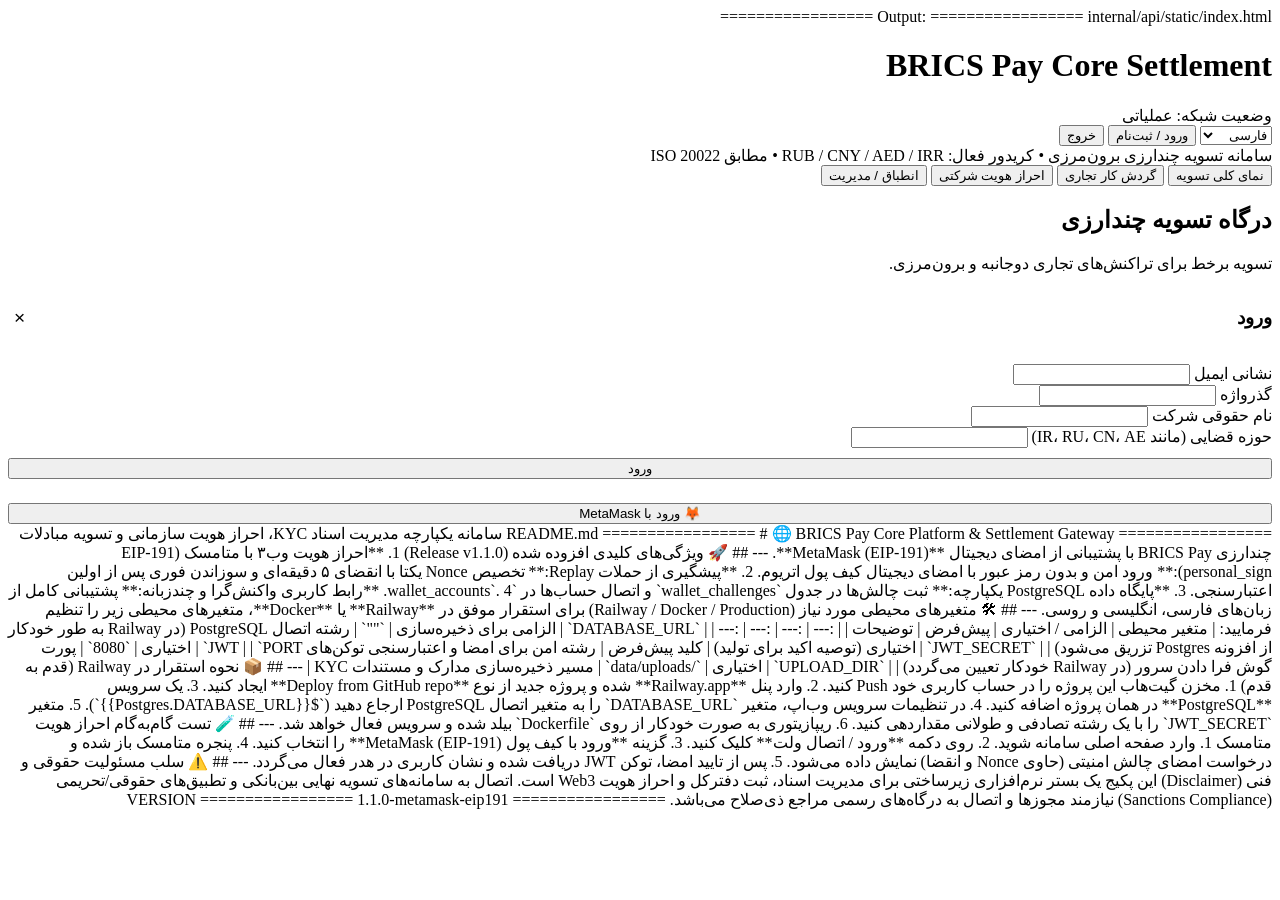
==== commit a99f895b: "Update index.html" ====
--- a/internal/api/static/index.html
+++ b/internal/api/static/index.html
@@ -1,4 +1,6 @@
-<!DOCTYPE html>
+Output: 
+================= internal/api/static/index.html =================
+ <!DOCTYPE html>
 <html lang="fa" dir="rtl">
 <head>
   <meta charset="UTF-8">
@@ -203,3 +205,59 @@
   <script src="/static/js/bric-pay-content.js"></script>
 </body>
 </html>
+
+
+================= README.md =================
+ # 🌐 BRICS Pay Core Platform & Settlement Gateway
+
+سامانه یکپارچه مدیریت اسناد KYC، احراز هویت سازمانی و تسویه مبادلات چندارزی BRICS Pay با پشتیبانی از امضای دیجیتال **MetaMask (EIP-191)**.
+
+---
+
+## 🚀 ویژگی‌های کلیدی افزوده شده (Release v1.1.0)
+1. **احراز هویت وب۳ با متامسک (EIP-191 personal_sign):** ورود امن و بدون رمز عبور با امضای دیجیتال کیف پول اتریوم.
+2. **پیشگیری از حملات Replay:** تخصیص Nonce یکتا با انقضای ۵ دقیقه‌ای و سوزاندن فوری پس از اولین اعتبارسنجی.
+3. **پایگاه داده PostgreSQL یکپارچه:** ثبت چالش‌ها در جدول `wallet_challenges` و اتصال حساب‌ها در `wallet_accounts`.
+4. **رابط کاربری واکنش‌گرا و چندزبانه:** پشتیبانی کامل از زبان‌های فارسی، انگلیسی و روسی.
+
+---
+
+## 🛠 متغیرهای محیطی مورد نیاز (Railway / Docker / Production)
+
+برای استقرار موفق در **Railway** یا **Docker**، متغیرهای محیطی زیر را تنظیم فرمایید:
+
+| متغیر محیطی | الزامی / اختیاری | پیش‌فرض | توضیحات |
+| :--- | :--- | :--- | :--- |
+| `DATABASE_URL` | الزامی برای ذخیره‌سازی | `""` | رشته اتصال PostgreSQL (در Railway به طور خودکار از افزونه Postgres تزریق می‌شود) |
+| `JWT_SECRET` | اختیاری (توصیه اکید برای تولید) | کلید پیش‌فرض | رشته امن برای امضا و اعتبارسنجی توکن‌های JWT |
+| `PORT` | اختیاری | `8080` | پورت گوش فرا دادن سرور (در Railway خودکار تعیین می‌گردد) |
+| `UPLOAD_DIR` | اختیاری | `/data/uploads` | مسیر ذخیره‌سازی مدارک و مستندات KYC |
+
+---
+
+## 📦 نحوه استقرار در Railway (قدم به قدم)
+
+1. مخزن گیت‌هاب این پروژه را در حساب کاربری خود Push کنید.
+2. وارد پنل **Railway.app** شده و پروژه جدید از نوع **Deploy from GitHub repo** ایجاد کنید.
+3. یک سرویس **PostgreSQL** در همان پروژه اضافه کنید.
+4. در تنظیمات سرویس وب‌اپ، متغیر `DATABASE_URL` را به متغیر اتصال PostgreSQL ارجاع دهید (`${{Postgres.DATABASE_URL}}`).
+5. متغیر `JWT_SECRET` را با یک رشته تصادفی و طولانی مقداردهی کنید.
+6. ریپازیتوری به صورت خودکار از روی `Dockerfile` بیلد شده و سرویس فعال خواهد شد.
+
+---
+
+## 🧪 تست گام‌به‌گام احراز هویت متامسک
+1. وارد صفحه اصلی سامانه شوید.
+2. روی دکمه **ورود / اتصال ولت** کلیک کنید.
+3. گزینه **ورود با کیف پول MetaMask (EIP-191)** را انتخاب کنید.
+4. پنجره متامسک باز شده و درخواست امضای چالش امنیتی (حاوی Nonce و انقضا) نمایش داده می‌شود.
+5. پس از تایید امضا، توکن JWT دریافت شده و نشان کاربری در هدر فعال می‌گردد.
+
+---
+
+## ⚠️ سلب مسئولیت حقوقی و فنی (Disclaimer)
+این پکیج یک بستر نرم‌افزاری زیرساختی برای مدیریت اسناد، ثبت دفترکل و احراز هویت Web3 است. اتصال به سامانه‌های تسویه نهایی بین‌بانکی و تطبیق‌های حقوقی/تحریمی (Sanctions Compliance) نیازمند مجوزها و اتصال به درگاه‌های رسمی مراجع ذی‌صلاح می‌باشد.
+
+
+================= VERSION =================
+ 1.1.0-metamask-eip191
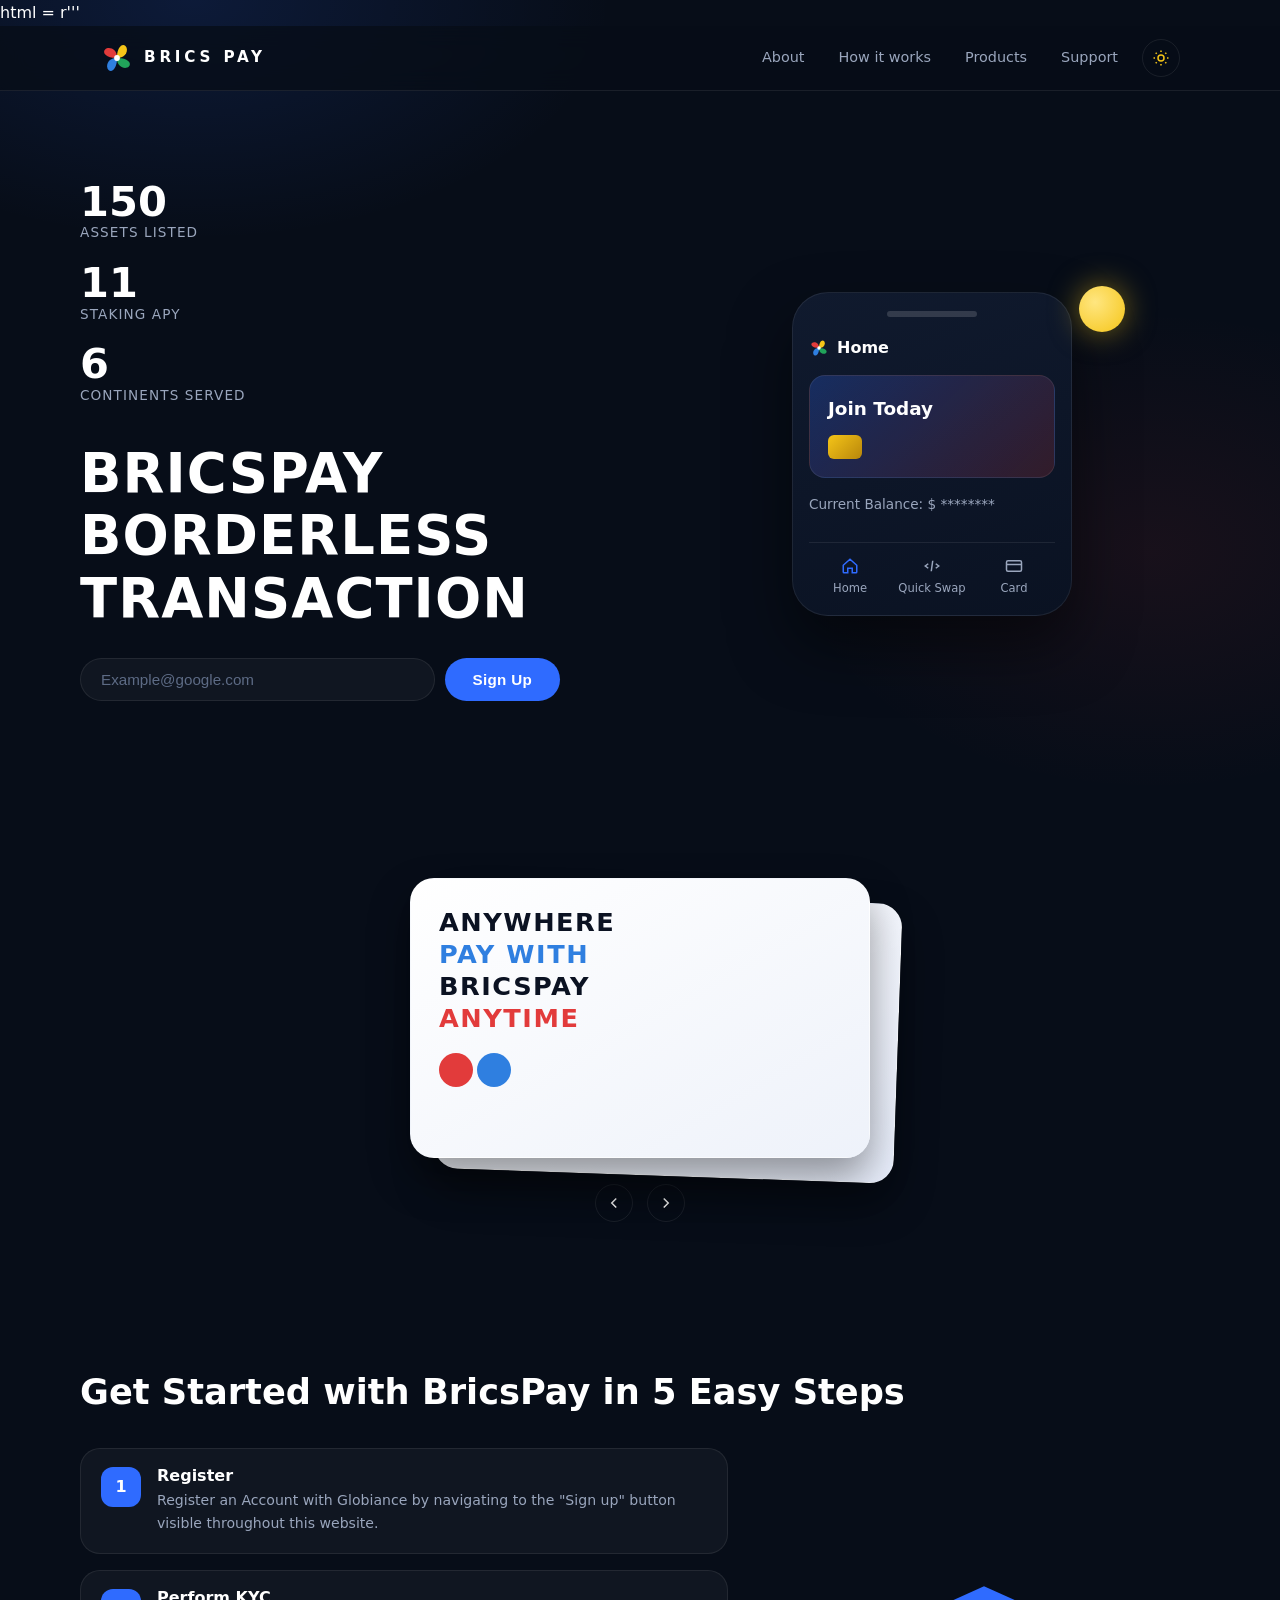
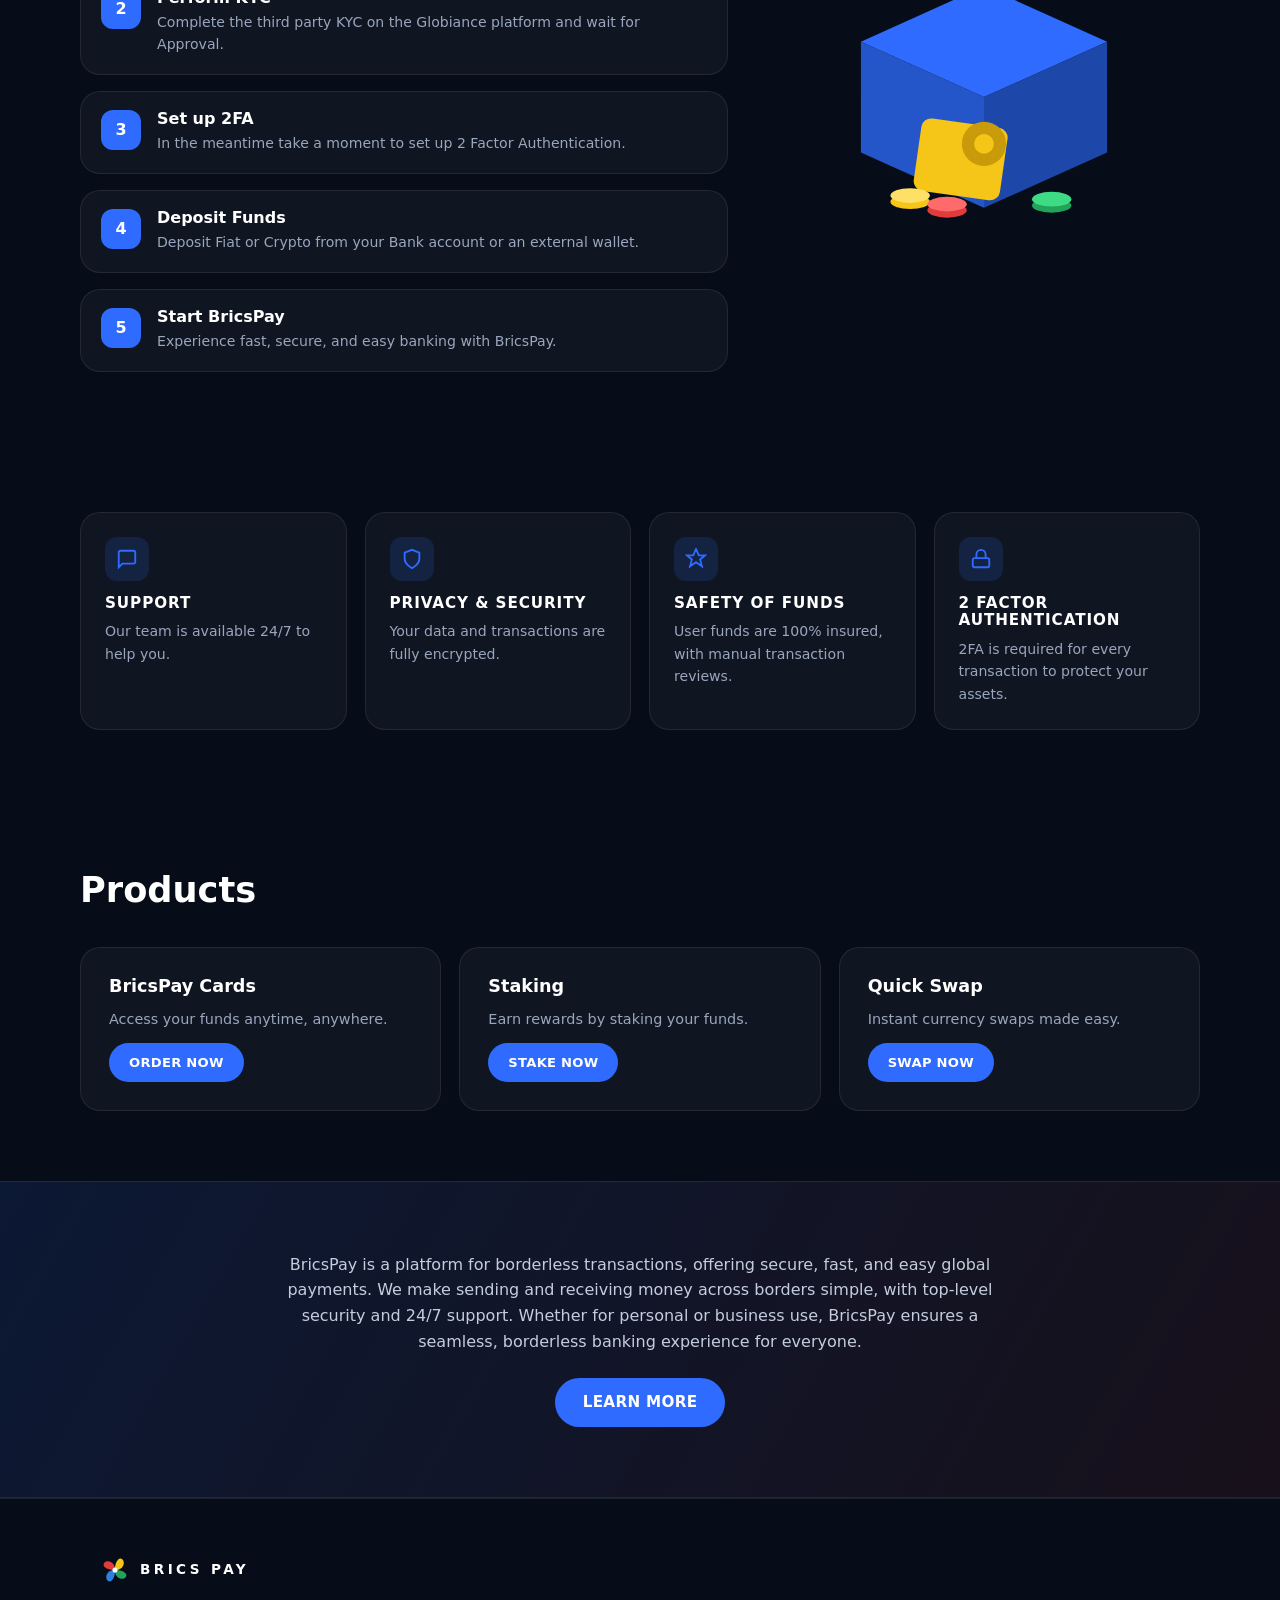
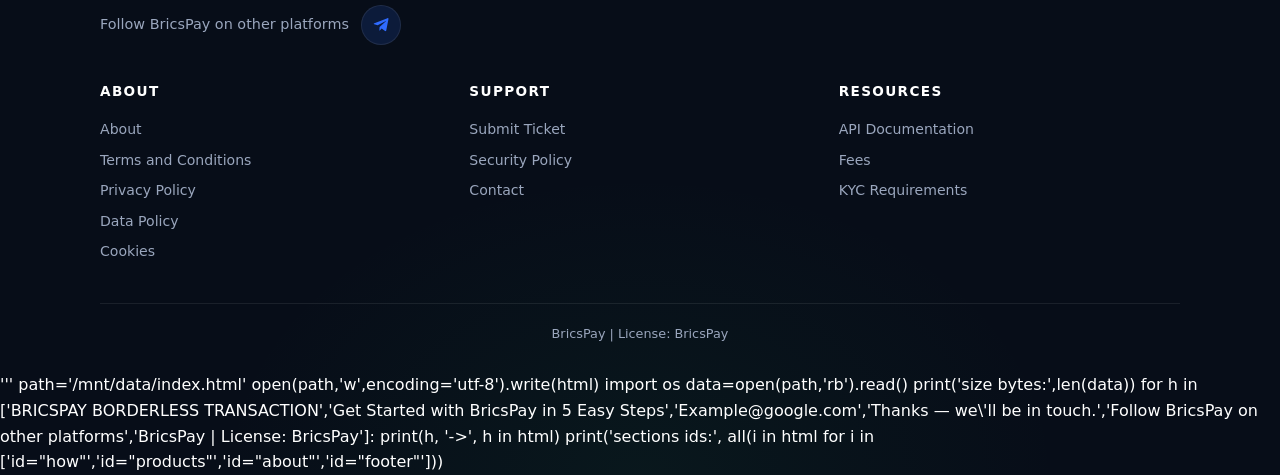
==== commit e057018c: "Update index.html" ====
--- a/internal/api/static/index.html
+++ b/internal/api/static/index.html
@@ -1,263 +1,403 @@
-Output: 
-================= internal/api/static/index.html =================
- <!DOCTYPE html>
-<html lang="fa" dir="rtl">
+html = r'''<!DOCTYPE html>
+<html lang="en" dir="ltr">
 <head>
-  <meta charset="UTF-8">
-  <meta name="viewport" content="width=device-width, initial-scale=1.0">
-  <title>BRICS Pay Core Settlement | Workspace</title>
-  <link rel="stylesheet" href="/static/css/styles.css">
+<meta charset="utf-8">
+<meta name="viewport" content="width=device-width, initial-scale=1">
+<title>BricsPay — Borderless Transaction</title>
+<style>
+:root{
+  --bg:#070d18; --panel:rgba(255,255,255,.04); --border:rgba(255,255,255,.08);
+  --blue:#2f6bff; --red:#e23b3b; --gold:#f5c518; --green:#21a35a; --sky:#2f7fe0;
+  --muted:#9aa6bd; --white:#fff;
+}
+*{box-sizing:border-box;margin:0;padding:0}
+html{scroll-behavior:smooth}
+body{
+  font-family:system-ui,"Segoe UI",sans-serif;background:var(--bg);color:var(--white);
+  line-height:1.6;overflow-x:hidden;
+  background-image:
+    radial-gradient(700px 400px at 15% 0%, rgba(47,107,255,.14), transparent 60%),
+    radial-gradient(600px 400px at 90% 15%, rgba(226,59,59,.08), transparent 60%),
+    radial-gradient(700px 500px at 50% 100%, rgba(33,163,90,.07), transparent 60%);
+}
+.container{max-width:1120px;margin:0 auto;padding:0 20px}
+h1,h2,h3{line-height:1.15}
+a{color:inherit;text-decoration:none}
+.muted{color:var(--muted)}
+
+/* header */
+header{position:sticky;top:0;z-index:50;background:rgba(7,13,24,.78);backdrop-filter:blur(12px);border-bottom:1px solid var(--border)}
+.header-inner{display:flex;align-items:center;justify-content:space-between;height:64px}
+.logo{display:flex;align-items:center;gap:10px}
+.wordmark{font-weight:700;letter-spacing:.25em;font-size:.95rem}
+.icon-btn{background:none;border:1px solid var(--border);border-radius:999px;width:38px;height:38px;display:inline-flex;align-items:center;justify-content:center;cursor:pointer;color:var(--white)}
+.header-actions{display:flex;align-items:center;gap:10px}
+nav#mainnav{display:none;position:absolute;left:0;right:0;top:64px;background:rgba(7,13,24,.96);border-bottom:1px solid var(--border)}
+nav#mainnav.open{display:block}
+nav#mainnav a{display:block;padding:14px 24px;border-top:1px solid var(--border);color:var(--muted)}
+nav#mainnav a:hover{color:var(--white);background:rgba(255,255,255,.04)}
+@media(min-width:760px){
+  nav#mainnav{display:block!important;position:static;background:none;border:0}
+  nav#mainnav ul{display:flex;gap:6px;list-style:none}
+  nav#mainnav a{border:0;padding:8px 14px;font-size:.9rem}
+  #hamburger{display:none}
+}
+
+/* buttons */
+.btn{display:inline-block;background:var(--blue);color:#fff;border:0;border-radius:999px;padding:12px 28px;font-weight:600;font-size:.95rem;cursor:pointer;letter-spacing:.02em}
+.btn:hover{filter:brightness(1.1)}
+.btn.ghost{background:transparent;border:1px solid var(--border)}
+.btn.small{padding:9px 20px;font-size:.82rem}
+
+/* hero */
+.hero{display:grid;gap:48px;padding:64px 0 80px;align-items:center}
+@media(min-width:900px){.hero{grid-template-columns:1fr 1fr;padding:90px 0 110px}}
+.stats{display:flex;flex-direction:column;gap:18px;margin-bottom:36px}
+.stat .num{font-size:2.6rem;font-weight:800;line-height:1}
+.stat .label{color:var(--muted);font-size:.85rem;letter-spacing:.08em;text-transform:uppercase}
+.hero h1{font-size:clamp(2rem,5vw,3.4rem);font-weight:800;letter-spacing:.02em;margin-bottom:28px;max-width:14ch}
+.signup{display:flex;gap:10px;flex-wrap:wrap;max-width:480px}
+.signup input{flex:1;min-width:220px;background:var(--panel);border:1px solid var(--border);border-radius:999px;padding:12px 20px;color:var(--white);font-size:.95rem;outline:none}
+.signup input:focus{border-color:var(--blue)}
+.signup input::placeholder{color:#5d6b85}
+.status{color:var(--gold);font-size:.85rem;margin-top:10px;min-height:1.2em}
+
+/* phone */
+.phone-wrap{position:relative;display:flex;justify-content:center}
+.sun{position:absolute;width:46px;height:46px;border-radius:50%;background:radial-gradient(circle at 35% 35%,#ffe680,var(--gold));box-shadow:0 0 30px rgba(245,197,24,.5);top:-6px;right:14%}
+.phone{width:280px;border-radius:36px;background:linear-gradient(160deg,#101a2e,#0a1222);border:1px solid var(--border);padding:18px 16px;box-shadow:0 30px 60px rgba(0,0,0,.5)}
+.phone .notch{width:90px;height:6px;border-radius:99px;background:rgba(255,255,255,.15);margin:0 auto 18px}
+.phone .p-title{font-weight:700;font-size:1rem;margin-bottom:14px;display:flex;align-items:center;gap:8px}
+.p-card{background:linear-gradient(135deg,rgba(47,107,255,.25),rgba(226,59,59,.18));border:1px solid var(--border);border-radius:16px;padding:18px;margin-bottom:16px}
+.p-card .cta{font-weight:800;font-size:1.15rem}
+.p-card .chip{margin-top:12px;width:34px;height:24px;border-radius:6px;background:linear-gradient(135deg,var(--gold),#b8860b)}
+.balance{color:var(--muted);font-size:.85rem;margin-bottom:26px}
+.p-nav{display:flex;justify-content:space-between;border-top:1px solid var(--border);padding-top:14px;font-size:.72rem;color:var(--muted);text-align:center}
+.p-nav div{flex:1}
+.p-nav svg{display:block;margin:0 auto 4px}
+
+/* carousel */
+.carousel-section{padding:40px 0 80px}
+.carousel{position:relative;max-width:460px;margin:0 auto;height:280px;perspective:1200px}
+.cc{position:absolute;inset:0;border-radius:24px;transition:transform .5s ease, z-index 0s;cursor:pointer;padding:28px;color:#0b1222}
+.cc.front{transform:translate(0,0) rotate(0);z-index:2}
+.cc.back{transform:translate(28px,18px) rotate(2deg);z-index:1}
+.card-face{background:linear-gradient(150deg,#fff,#eef2fa);border:1px solid var(--border);box-shadow:0 20px 40px rgba(0,0,0,.4)}
+.card-face .lines{font-weight:900;font-size:1.6rem;letter-spacing:.06em;line-height:1.25}
+.card-face .lines span{display:block}
+.card-face .lines .blue{color:var(--sky)}
+.card-face .lines .red{color:var(--red)}
+.card-face .dual{display:flex;gap:4px;margin-top:18px}
+.card-face .dual i{width:34px;height:34px;border-radius:50%;display:inline-block}
+.card-back-face{background:linear-gradient(150deg,#fff,#e8eefc);display:flex;flex-direction:column;align-items:flex-start;justify-content:center;gap:8px}
+.card-back-face h3{font-size:1.4rem;font-weight:800}
+.car-nav{display:flex;justify-content:center;gap:14px;margin-top:26px}
+
+/* how */
+.section{padding:70px 0}
+.section h2{font-size:clamp(1.5rem,3.5vw,2.2rem);margin-bottom:36px}
+.how-grid{display:grid;gap:40px;align-items:center}
+@media(min-width:900px){.how-grid{grid-template-columns:1.2fr .8fr}}
+.steps{list-style:none;display:flex;flex-direction:column;gap:16px}
+.step{display:flex;gap:16px;background:var(--panel);border:1px solid var(--border);border-radius:20px;padding:18px 20px}
+.step .n{flex:0 0 40px;height:40px;border-radius:12px;background:var(--blue);display:flex;align-items:center;justify-content:center;font-weight:800}
+.step h3{font-size:1rem;margin-bottom:4px}
+.step p{color:var(--muted);font-size:.88rem}
+
+/* features */
+.features{display:grid;gap:18px}
+@media(min-width:700px){.features{grid-template-columns:repeat(2,1fr)}}
+@media(min-width:1000px){.features{grid-template-columns:repeat(4,1fr)}}
+.f-card{background:var(--panel);border:1px solid var(--border);border-radius:20px;padding:24px}
+.f-card h3{font-size:.95rem;letter-spacing:.06em;margin:14px 0 8px}
+.f-card p{color:var(--muted);font-size:.88rem}
+.f-icon{width:44px;height:44px;border-radius:12px;background:rgba(47,107,255,.15);display:flex;align-items:center;justify-content:center}
+
+/* products */
+.products{display:grid;gap:18px}
+@media(min-width:800px){.products{grid-template-columns:repeat(3,1fr)}}
+.p-card2{background:var(--panel);border:1px solid var(--border);border-radius:20px;padding:28px;display:flex;flex-direction:column;gap:12px}
+.p-card2 h3{font-size:1.1rem}
+.p-card2 p{color:var(--muted);font-size:.9rem;flex:1}
+
+/* about */
+.about-band{background:linear-gradient(120deg,rgba(47,107,255,.12),rgba(226,59,59,.08));border-top:1px solid var(--border);border-bottom:1px solid var(--border)}
+.about-band .inner{max-width:760px;margin:0 auto;text-align:center}
+.about-band p{color:#c4cddd;font-size:1rem;margin-bottom:24px}
+
+/* footer */
+footer{padding:56px 0 28px;border-top:1px solid var(--border)}
+.foot-top{display:flex;flex-direction:column;gap:20px;margin-bottom:36px}
+.social{display:flex;align-items:center;gap:12px;color:var(--muted);font-size:.9rem}
+.tg{display:inline-flex;width:40px;height:40px;border-radius:50%;background:rgba(47,107,255,.15);border:1px solid var(--border);align-items:center;justify-content:center}
+.foot-cols{display:grid;gap:28px;margin-bottom:36px}
+@media(min-width:700px){.foot-cols{grid-template-columns:repeat(3,1fr)}}
+.foot-cols h4{font-size:.85rem;letter-spacing:.1em;text-transform:uppercase;margin-bottom:12px}
+.foot-cols ul{list-style:none}
+.foot-cols a{display:block;color:var(--muted);font-size:.88rem;padding:4px 0}
+.foot-cols a:hover{color:var(--white)}
+.foot-bottom{border-top:1px solid var(--border);padding-top:20px;color:var(--muted);font-size:.8rem;text-align:center}
+</style>
 </head>
 <body>
-  <header class="topbar">
-    <div class="brand-section">
-      <h1 class="brand-title">BRICS Pay Core Settlement</h1>
-      <span class="status-badge">
-        <span class="status-dot"></span>
-        <span data-i18n="nav_status">وضعیت شبکه: عملیاتی</span>
-      </span>
-    </div>
-
-    <div class="topbar-actions">
-      <select id="langSelect" class="form-control" aria-label="Language">
-        <option value="fa">فارسی</option>
-        <option value="en">English</option>
-        <option value="ru">Русский</option>
-      </select>
-
-      <button id="authOpenBtn" type="button" class="btn btn-primary" data-i18n="auth_open">
-        ورود / ثبت‌نام
+
+<header>
+  <div class="container header-inner">
+    <a class="logo" href="#top" aria-label="BricsPay home">
+      <svg width="34" height="34" viewBox="0 0 40 40" aria-hidden="true">
+        <path d="M20 19 C 20 9, 10 6, 6 10 C 2 14, 8 20, 19 20 Z" fill="#e23b3b"/>
+        <path d="M21 20 C 31 20, 34 10, 30 6 C 26 2, 20 8, 20 19 Z" fill="#f5c518"/>
+        <path d="M20 21 C 20 31, 30 34, 34 30 C 38 26, 32 20, 21 20 Z" fill="#21a35a"/>
+        <path d="M19 20 C 9 20, 6 30, 10 34 C 14 38, 20 32, 20 21 Z" fill="#2f7fe0"/>
+        <circle cx="20" cy="20" r="3.4" fill="#fff"/>
+      </svg>
+      <span class="wordmark">BRICS&nbsp;PAY</span>
+    </a>
+    <div class="header-actions">
+      <nav id="mainnav" aria-label="Main">
+        <ul>
+          <li><a href="#about">About</a></li>
+          <li><a href="#how">How it works</a></li>
+          <li><a href="#products">Products</a></li>
+          <li><a href="#footer">Support</a></li>
+        </ul>
+      </nav>
+      <button class="icon-btn" id="theme" aria-label="Theme">
+        <svg width="18" height="18" viewBox="0 0 24 24" fill="none" stroke="#f5c518" stroke-width="2" aria-hidden="true"><circle cx="12" cy="12" r="4"/><path d="M12 2v2M12 20v2M2 12h2M20 12h2M4.9 4.9l1.4 1.4M17.7 17.7l1.4 1.4M19.1 4.9l-1.4 1.4M6.3 17.7l-1.4 1.4"/></svg>
       </button>
-
-      <button id="logoutBtn" type="button" class="btn btn-outline hidden" data-i18n="auth_logout">
-        خروج
+      <button class="icon-btn" id="hamburger" aria-label="Menu" aria-expanded="false">
+        <svg width="18" height="18" viewBox="0 0 24 24" stroke="#fff" stroke-width="2" aria-hidden="true"><path d="M3 6h18M3 12h18M3 18h18"/></svg>
       </button>
     </div>
-  </header>
-
-  <div class="brics-news-ticker">
-    <span id="tickerContent" data-i18n="ticker_banner">
-      سامانه تسویه چندارزی برون‌مرزی • کریدور فعال: RUB / CNY / AED / IRR • مطابق ISO 20022
-    </span>
   </div>
-
-  <div class="app-shell">
-    <aside class="sidebar" role="tablist">
-      <button type="button" class="nav-btn active" data-tab="overview" role="tab" aria-selected="true">
-        <span data-i18n="tab_overview">نمای کلی تسویه</span>
-      </button>
-
-      <button type="button" class="nav-btn" data-tab="workflow" role="tab" aria-selected="false">
-        <span data-i18n="tab_workflow">گردش کار تجاری</span>
-      </button>
-
-      <button type="button" class="nav-btn" data-tab="kyc" role="tab" aria-selected="false">
-        <span data-i18n="tab_kyc">احراز هویت شرکتی</span>
-      </button>
-
-      <button type="button" class="nav-btn" data-tab="admin" role="tab" aria-selected="false">
-        <span data-i18n="tab_admin">انطباق / مدیریت</span>
-      </button>
-    </aside>
-
-    <main class="main-content">
-      <div class="container">
-        <section id="tab-overview" class="tab-pane active" role="tabpanel">
-          <div class="card">
-            <h2 data-i18n="overview_title">درگاه تسویه چندارزی</h2>
-            <p style="color: var(--text-muted); margin-top: 6px;" data-i18n="overview_desc">
-              تسویه برخط برای تراکنش‌های تجاری دوجانبه و برون‌مرزی.
-            </p>
-          </div>
-
-          <div id="bric-pay-external-section"></div>
-        </section>
-
-        <section id="tab-workflow" class="tab-pane" role="tabpanel" hidden>
-          <div class="card">
-            <h2 data-i18n="workflow_title">تأمین مالی تجاری و تسویه</h2>
-            <p style="color: var(--text-muted); margin-top: 6px;" data-i18n="workflow_desc">
-              مسیر مستندسازی، تسویه و امانی برای تجارت برون‌مرزی.
-            </p>
-            <img
-              src="/static/vtb-workflow.jpeg"
-              alt="Settlement Workflow"
-              class="workflow-img"
-            >
-          </div>
-        </section>
-
-        <section id="tab-kyc" class="tab-pane" role="tabpanel" hidden>
-          <div class="card">
-            <h2 data-i18n="kyc_title">ثبت‌نام سازمان و احراز هویت</h2>
-
-            <div id="kycGuestNotice" style="margin-top: 10px; color: var(--warning);" data-i18n="kyc_guest">
-              برای بارگذاری امن مدارک، ابتدا وارد شوید.
-            </div>
-
-            <div id="kycFormContainer" class="hidden" style="margin-top: 15px;">
-              <form id="kycUploadForm">
-                <div class="form-group">
-                  <label for="docTypeSelect" data-i18n="kyc_doc_category">دسته‌بندی مدرک</label>
-                  <select id="docTypeSelect" class="form-control">
-                    <option value="REGISTRATION_CERTIFICATE" data-i18n="kyc_registration">گواهی ثبت شرکت</option>
-                    <option value="TAX_CERTIFICATE" data-i18n="kyc_tax">گواهی مالیاتی / شناسه مالیاتی</option>
-                    <option value="BANK_STATEMENT" data-i18n="kyc_bank">صورت‌حساب بانکی</option>
-                  </select>
-                </div>
-
-                <div class="form-group">
-                  <label for="docFileInput" data-i18n="kyc_upload_label">بارگذاری فایل (PDF، PNG، JPG)</label>
-                  <input type="file" id="docFileInput" class="form-control" accept=".pdf,.png,.jpg,.jpeg" required>
-                </div>
-
-                <button type="submit" class="btn btn-gold" data-i18n="kyc_upload_button">
-                  بارگذاری مدرک
-                </button>
-              </form>
-            </div>
-          </div>
-        </section>
-
-        <section id="tab-admin" class="tab-pane" role="tabpanel" hidden>
-          <div class="card">
-            <h2 data-i18n="admin_title">پنل بررسی انطباق</h2>
-
-            <div class="table-responsive" style="margin-top: 15px;">
-              <table class="table">
-                <thead>
-                  <tr>
-                    <th data-i18n="admin_entity">شرکت</th>
-                    <th data-i18n="admin_jurisdiction">حوزه قضایی</th>
-                    <th data-i18n="admin_status">وضعیت</th>
-                    <th data-i18n="admin_actions">عملیات</th>
-                  </tr>
-                </thead>
-                <tbody id="adminProfilesTableBody">
-                  <tr>
-                    <td colspan="4" style="color: var(--text-muted); text-align: center;" data-i18n="admin_empty">
-                      موردی برای بررسی وجود ندارد
-                    </td>
-                  </tr>
-                </tbody>
-              </table>
-            </div>
-          </div>
-        </section>
-      </div>
-    </main>
+</header>
+
+<main id="top">
+  <!-- HERO -->
+  <section class="container hero">
+    <div>
+      <div class="stats">
+        <div class="stat"><div class="num">150</div><div class="label">Assets listed</div></div>
+        <div class="stat"><div class="num">11</div><div class="label">Staking APY</div></div>
+        <div class="stat"><div class="num">6</div><div class="label">Continents Served</div></div>
+      </div>
+      <h1>BRICSPAY BORDERLESS TRANSACTION</h1>
+      <form class="signup" id="signupForm">
+        <input type="email" placeholder="Example@google.com" aria-label="Email address" required>
+        <button class="btn" type="submit">Sign Up</button>
+      </form>
+      <p class="status" id="signupStatus" role="status"></p>
+    </div>
+    <div class="phone-wrap">
+      <div class="sun" aria-hidden="true"></div>
+      <div class="phone" role="img" aria-label="BricsPay mobile app preview">
+        <div class="notch"></div>
+        <div class="p-title">
+          <svg width="20" height="20" viewBox="0 0 40 40" aria-hidden="true"><path d="M20 19 C 20 9, 10 6, 6 10 C 2 14, 8 20, 19 20 Z" fill="#e23b3b"/><path d="M21 20 C 31 20, 34 10, 30 6 C 26 2, 20 8, 20 19 Z" fill="#f5c518"/><path d="M20 21 C 20 31, 30 34, 34 30 C 38 26, 32 20, 21 20 Z" fill="#21a35a"/><path d="M19 20 C 9 20, 6 30, 10 34 C 14 38, 20 32, 20 21 Z" fill="#2f7fe0"/><circle cx="20" cy="20" r="3.4" fill="#fff"/></svg>
+          Home
+        </div>
+        <div class="p-card">
+          <div class="cta">Join Today</div>
+          <div class="chip"></div>
+        </div>
+        <div class="balance">Current Balance: $ ********</div>
+        <div class="p-nav">
+          <div><svg width="18" height="18" viewBox="0 0 24 24" fill="none" stroke="#2f6bff" stroke-width="2" aria-hidden="true"><path d="M3 11l9-8 9 8v9a1 1 0 0 1-1 1h-5v-6h-6v6H4a1 1 0 0 1-1-1z"/></svg>Home</div>
+          <div><svg width="18" height="18" viewBox="0 0 24 24" fill="none" stroke="#9aa6bd" stroke-width="2" aria-hidden="true"><path d="M7 15l-4-3 4-3M17 9l4 3-4 3M13 5l-2 14"/></svg>Quick Swap</div>
+          <div><svg width="18" height="18" viewBox="0 0 24 24" fill="none" stroke="#9aa6bd" stroke-width="2" aria-hidden="true"><rect x="2" y="5" width="20" height="14" rx="2"/><path d="M2 10h20"/></svg>Card</div>
+        </div>
+      </div>
+    </div>
+  </section>
+
+  <!-- CARD CAROUSEL -->
+  <section class="container carousel-section" aria-label="BricsPay card showcase">
+    <div class="carousel" id="carousel">
+      <div class="cc card-face front" id="cardFront" tabindex="0">
+        <div class="lines">
+          <span>ANYWHERE</span>
+          <span class="blue">PAY WITH</span>
+          <span>BRICSPAY</span>
+          <span class="red">ANYTIME</span>
+        </div>
+        <div class="dual" aria-hidden="true">
+          <i style="background:var(--red)"></i><i style="background:var(--sky)"></i>
+        </div>
+      </div>
+      <div class="cc card-face card-back-face back" id="cardBack" tabindex="0">
+        <h3>Staking</h3>
+        <p style="font-size:.9rem;color:#3a4a63">Earn rewards on your balance.</p>
+        <span class="btn small" style="background:var(--blue)">Earn Today</span>
+      </div>
+    </div>
+    <div class="car-nav">
+      <button class="icon-btn" id="prevCard" aria-label="Previous card"><svg width="18" height="18" viewBox="0 0 24 24" fill="none" stroke="#fff" stroke-width="2" aria-hidden="true"><path d="M15 6l-6 6 6 6"/></svg></button>
+      <button class="icon-btn" id="nextCard" aria-label="Next card"><svg width="18" height="18" viewBox="0 0 24 24" fill="none" stroke="#fff" stroke-width="2" aria-hidden="true"><path d="M9 6l6 6-6 6"/></svg></button>
+    </div>
+  </section>
+
+  <!-- HOW -->
+  <section class="container section" id="how">
+    <h2>Get Started with BricsPay in 5 Easy Steps</h2>
+    <div class="how-grid">
+      <ol class="steps">
+        <li class="step"><span class="n">1</span><div><h3>Register</h3><p>Register an Account with Globiance by navigating to the "Sign up" button visible throughout this website.</p></div></li>
+        <li class="step"><span class="n">2</span><div><h3>Perform KYC</h3><p>Complete the third party KYC on the Globiance platform and wait for Approval.</p></div></li>
+        <li class="step"><span class="n">3</span><div><h3>Set up 2FA</h3><p>In the meantime take a moment to set up 2 Factor Authentication.</p></div></li>
+        <li class="step"><span class="n">4</span><div><h3>Deposit Funds</h3><p>Deposit Fiat or Crypto from your Bank account or an external wallet.</p></div></li>
+        <li class="step"><span class="n">5</span><div><h3>Start BricsPay</h3><p>Experience fast, secure, and easy banking with BricsPay.</p></div></li>
+      </ol>
+      <svg viewBox="0 0 260 220" role="img" aria-label="Isometric bank vault illustration" style="width:100%;max-width:320px;margin:0 auto;display:block">
+        <polygon points="130,10 230,55 130,100 30,55" fill="#2f6bff"/>
+        <polygon points="30,55 130,100 130,190 30,145" fill="#2456c9"/>
+        <polygon points="230,55 130,100 130,190 230,145" fill="#1d47a8"/>
+        <rect x="95" y="105" width="70" height="60" rx="8" fill="#f5c518" transform="skewY(8) skewX(-8)"/>
+        <circle cx="130" cy="138" r="18" fill="#c99b0a"/>
+        <circle cx="130" cy="138" r="8" fill="#f5c518"/>
+        <ellipse cx="70" cy="185" rx="16" ry="6" fill="#f5c518"/><ellipse cx="70" cy="180" rx="16" ry="6" fill="#ffe066"/>
+        <ellipse cx="100" cy="192" rx="16" ry="6" fill="#e23b3b"/><ellipse cx="100" cy="187" rx="16" ry="6" fill="#ff6b6b"/>
+        <ellipse cx="185" cy="188" rx="16" ry="6" fill="#21a35a"/><ellipse cx="185" cy="183" rx="16" ry="6" fill="#3ddc84"/>
+      </svg>
+    </div>
+  </section>
+
+  <!-- FEATURES -->
+  <section class="container section" aria-label="Features">
+    <div class="features">
+      <div class="f-card">
+        <div class="f-icon"><svg width="22" height="22" viewBox="0 0 24 24" fill="none" stroke="#2f6bff" stroke-width="2" aria-hidden="true"><path d="M21 15a2 2 0 0 1-2 2H7l-4 4V5a2 2 0 0 1 2-2h14a2 2 0 0 1 2 2z"/></svg></div>
+        <h3>SUPPORT</h3><p>Our team is available 24/7 to help you.</p>
+      </div>
+      <div class="f-card">
+        <div class="f-icon"><svg width="22" height="22" viewBox="0 0 24 24" fill="none" stroke="#2f6bff" stroke-width="2" aria-hidden="true"><path d="M12 22s8-4 8-10V5l-8-3-8 3v7c0 6 8 10 8 10z"/></svg></div>
+        <h3>PRIVACY &amp; SECURITY</h3><p>Your data and transactions are fully encrypted.</p>
+      </div>
+      <div class="f-card">
+        <div class="f-icon"><svg width="22" height="22" viewBox="0 0 24 24" fill="none" stroke="#2f6bff" stroke-width="2" aria-hidden="true"><path d="M12 1l3 7h7l-5.5 4.5L18.5 20 12 15.5 5.5 20l2-7.5L2 8h7z"/></svg></div>
+        <h3>SAFETY OF FUNDS</h3><p>User funds are 100% insured, with manual transaction reviews.</p>
+      </div>
+      <div class="f-card">
+        <div class="f-icon"><svg width="22" height="22" viewBox="0 0 24 24" fill="none" stroke="#2f6bff" stroke-width="2" aria-hidden="true"><rect x="3" y="11" width="18" height="10" rx="2"/><path d="M7 11V7a5 5 0 0 1 10 0v4"/></svg></div>
+        <h3>2 FACTOR AUTHENTICATION</h3><p>2FA is required for every transaction to protect your assets.</p>
+      </div>
+    </div>
+  </section>
+
+  <!-- PRODUCTS -->
+  <section class="container section" id="products">
+    <h2>Products</h2>
+    <div class="products">
+      <div class="p-card2">
+        <h3>BricsPay Cards</h3>
+        <p>Access your funds anytime, anywhere.</p>
+        <div><a class="btn small" href="#">ORDER NOW</a></div>
+      </div>
+      <div class="p-card2">
+        <h3>Staking</h3>
+        <p>Earn rewards by staking your funds.</p>
+        <div><a class="btn small" href="#">STAKE NOW</a></div>
+      </div>
+      <div class="p-card2">
+        <h3>Quick Swap</h3>
+        <p>Instant currency swaps made easy.</p>
+        <div><a class="btn small" href="#">SWAP NOW</a></div>
+      </div>
+    </div>
+  </section>
+
+  <!-- ABOUT -->
+  <section class="about-band" id="about">
+    <div class="container section inner">
+      <p>BricsPay is a platform for borderless transactions, offering secure, fast, and easy global payments. We make sending and receiving money across borders simple, with top-level security and 24/7 support. Whether for personal or business use, BricsPay ensures a seamless, borderless banking experience for everyone.</p>
+      <a class="btn" href="#how">LEARN MORE</a>
+    </div>
+  </section>
+</main>
+
+<footer id="footer">
+  <div class="container">
+    <div class="foot-top">
+      <a class="logo" href="#top">
+        <svg width="30" height="30" viewBox="0 0 40 40" aria-hidden="true"><path d="M20 19 C 20 9, 10 6, 6 10 C 2 14, 8 20, 19 20 Z" fill="#e23b3b"/><path d="M21 20 C 31 20, 34 10, 30 6 C 26 2, 20 8, 20 19 Z" fill="#f5c518"/><path d="M20 21 C 20 31, 30 34, 34 30 C 38 26, 32 20, 21 20 Z" fill="#21a35a"/><path d="M19 20 C 9 20, 6 30, 10 34 C 14 38, 20 32, 20 21 Z" fill="#2f7fe0"/><circle cx="20" cy="20" r="3.4" fill="#fff"/></svg>
+        <span class="wordmark" style="font-size:.85rem">BRICS&nbsp;PAY</span>
+      </a>
+      <div class="social">
+        <span>Follow BricsPay on other platforms</span>
+        <a class="tg" href="#" aria-label="Telegram">
+          <svg width="18" height="18" viewBox="0 0 24 24" fill="#2f6bff" aria-hidden="true"><path d="M21.9 4.3 19 19.3c-.2 1-.8 1.2-1.6.8l-4.5-3.3-2.2 2.1c-.2.2-.4.4-.9.4l.3-4.6 8.4-7.6c.4-.3-.1-.5-.6-.2L7.5 12.4l-4.5-1.4c-1-.3-1-1 .2-1.4l17.4-6.7c.8-.3 1.5.2 1.3 1.4z"/></svg>
+        </a>
+      </div>
+    </div>
+    <div class="foot-cols">
+      <div>
+        <h4>About</h4>
+        <ul>
+          <li><a href="#">About</a></li>
+          <li><a href="#">Terms and Conditions</a></li>
+          <li><a href="#">Privacy Policy</a></li>
+          <li><a href="#">Data Policy</a></li>
+          <li><a href="#">Cookies</a></li>
+        </ul>
+      </div>
+      <div>
+        <h4>Support</h4>
+        <ul>
+          <li><a href="#">Submit Ticket</a></li>
+          <li><a href="#">Security Policy</a></li>
+          <li><a href="#">Contact</a></li>
+        </ul>
+      </div>
+      <div>
+        <h4>Resources</h4>
+        <ul>
+          <li><a href="#">API Documentation</a></li>
+          <li><a href="#">Fees</a></li>
+          <li><a href="#">KYC Requirements</a></li>
+        </ul>
+      </div>
+    </div>
+    <div class="foot-bottom">BricsPay | License: BricsPay</div>
   </div>
-
-  <div id="authModal" class="modal hidden" aria-hidden="true">
-    <div class="modal-box" role="dialog" aria-modal="true" aria-labelledby="authTitle">
-      <div style="display: flex; justify-content: space-between; align-items: center; margin-bottom: 1rem;">
-        <h3 id="authTitle" data-i18n="auth_title_login">ورود</h3>
-        <button
-          type="button"
-          data-auth-close
-          aria-label="Close"
-          style="background: none; border: none; color: var(--text-muted); font-size: 1.2rem; cursor: pointer;"
-        >&times;</button>
-      </div>
-
-      <div id="authStatusMessage" class="auth-status" role="status" aria-live="polite"></div>
-
-      <form id="authForm">
-        <div class="form-group">
-          <label for="authEmail" data-i18n="auth_email">نشانی ایمیل</label>
-          <input type="email" id="authEmail" class="form-control" autocomplete="email" required>
-        </div>
-
-        <div class="form-group">
-          <label for="authPassword" data-i18n="auth_password">گذرواژه</label>
-          <input type="password" id="authPassword" class="form-control" autocomplete="current-password" required>
-        </div>
-
-        <div id="registerFields" class="hidden">
-          <div class="form-group">
-            <label for="authLegalName" data-i18n="auth_legal_name">نام حقوقی شرکت</label>
-            <input type="text" id="authLegalName" class="form-control" autocomplete="organization">
-          </div>
-
-          <div class="form-group">
-            <label for="authJurisdiction" data-i18n="auth_jurisdiction">حوزه قضایی (مانند IR، RU، CN، AE)</label>
-            <input type="text" id="authJurisdiction" class="form-control">
-          </div>
-        </div>
-
-        <button type="submit" id="authSubmitBtn" class="btn btn-primary" style="width: 100%; margin-top: 10px;">
-          ورود
-        </button>
-      </form>
-
-      <div id="authSwitchText" style="text-align: center; margin-top: 10px; font-size: 0.85rem;"></div>
-
-      <button type="button" id="metaMaskBtn" class="btn btn-outline" style="width: 100%; margin-top: 8px;">
-        🦊 <span data-i18n="auth_metamask">ورود با MetaMask</span>
-      </button>
-    </div>
-  </div>
-
-  <script src="/static/js/app.js"></script>
-  <script src="/static/js/auth.js"></script>
-  <script src="/static/js/kyc.js"></script>
-  <script src="/static/js/admin.js"></script>
-  <script src="/static/js/bric-pay-content.js"></script>
+</footer>
+
+<script>
+(function(){
+  var burger=document.getElementById('hamburger'),nav=document.getElementById('mainnav');
+  burger.addEventListener('click',function(){
+    var open=nav.classList.toggle('open');
+    burger.setAttribute('aria-expanded',open?'true':'false');
+  });
+  nav.addEventListener('click',function(e){if(e.target.tagName==='A')nav.classList.remove('open');});
+
+  var form=document.getElementById('signupForm'),status=document.getElementById('signupStatus');
+  form.addEventListener('submit',function(e){
+    e.preventDefault();
+    status.textContent="Thanks — we'll be in touch.";
+    form.reset();
+  });
+
+  var front=document.getElementById('cardFront'),back=document.getElementById('cardBack'),inFront=true;
+  function swap(){
+    inFront=!inFront;
+    front.classList.toggle('front',inFront);front.classList.toggle('back',!inFront);
+    back.classList.toggle('front',!inFront);back.classList.toggle('back',inFront);
+  }
+  document.getElementById('nextCard').addEventListener('click',swap);
+  document.getElementById('prevCard').addEventListener('click',swap);
+
+  document.getElementById('theme').addEventListener('click',function(){
+    document.body.style.backgroundImage=document.body.style.backgroundImage?'':document.body.style.backgroundImage||'';
+  });
+})();
+</script>
 </body>
 </html>
-
-
-================= README.md =================
- # 🌐 BRICS Pay Core Platform & Settlement Gateway
-
-سامانه یکپارچه مدیریت اسناد KYC، احراز هویت سازمانی و تسویه مبادلات چندارزی BRICS Pay با پشتیبانی از امضای دیجیتال **MetaMask (EIP-191)**.
-
----
-
-## 🚀 ویژگی‌های کلیدی افزوده شده (Release v1.1.0)
-1. **احراز هویت وب۳ با متامسک (EIP-191 personal_sign):** ورود امن و بدون رمز عبور با امضای دیجیتال کیف پول اتریوم.
-2. **پیشگیری از حملات Replay:** تخصیص Nonce یکتا با انقضای ۵ دقیقه‌ای و سوزاندن فوری پس از اولین اعتبارسنجی.
-3. **پایگاه داده PostgreSQL یکپارچه:** ثبت چالش‌ها در جدول `wallet_challenges` و اتصال حساب‌ها در `wallet_accounts`.
-4. **رابط کاربری واکنش‌گرا و چندزبانه:** پشتیبانی کامل از زبان‌های فارسی، انگلیسی و روسی.
-
----
-
-## 🛠 متغیرهای محیطی مورد نیاز (Railway / Docker / Production)
-
-برای استقرار موفق در **Railway** یا **Docker**، متغیرهای محیطی زیر را تنظیم فرمایید:
-
-| متغیر محیطی | الزامی / اختیاری | پیش‌فرض | توضیحات |
-| :--- | :--- | :--- | :--- |
-| `DATABASE_URL` | الزامی برای ذخیره‌سازی | `""` | رشته اتصال PostgreSQL (در Railway به طور خودکار از افزونه Postgres تزریق می‌شود) |
-| `JWT_SECRET` | اختیاری (توصیه اکید برای تولید) | کلید پیش‌فرض | رشته امن برای امضا و اعتبارسنجی توکن‌های JWT |
-| `PORT` | اختیاری | `8080` | پورت گوش فرا دادن سرور (در Railway خودکار تعیین می‌گردد) |
-| `UPLOAD_DIR` | اختیاری | `/data/uploads` | مسیر ذخیره‌سازی مدارک و مستندات KYC |
-
----
-
-## 📦 نحوه استقرار در Railway (قدم به قدم)
-
-1. مخزن گیت‌هاب این پروژه را در حساب کاربری خود Push کنید.
-2. وارد پنل **Railway.app** شده و پروژه جدید از نوع **Deploy from GitHub repo** ایجاد کنید.
-3. یک سرویس **PostgreSQL** در همان پروژه اضافه کنید.
-4. در تنظیمات سرویس وب‌اپ، متغیر `DATABASE_URL` را به متغیر اتصال PostgreSQL ارجاع دهید (`${{Postgres.DATABASE_URL}}`).
-5. متغیر `JWT_SECRET` را با یک رشته تصادفی و طولانی مقداردهی کنید.
-6. ریپازیتوری به صورت خودکار از روی `Dockerfile` بیلد شده و سرویس فعال خواهد شد.
-
----
-
-## 🧪 تست گام‌به‌گام احراز هویت متامسک
-1. وارد صفحه اصلی سامانه شوید.
-2. روی دکمه **ورود / اتصال ولت** کلیک کنید.
-3. گزینه **ورود با کیف پول MetaMask (EIP-191)** را انتخاب کنید.
-4. پنجره متامسک باز شده و درخواست امضای چالش امنیتی (حاوی Nonce و انقضا) نمایش داده می‌شود.
-5. پس از تایید امضا، توکن JWT دریافت شده و نشان کاربری در هدر فعال می‌گردد.
-
----
-
-## ⚠️ سلب مسئولیت حقوقی و فنی (Disclaimer)
-این پکیج یک بستر نرم‌افزاری زیرساختی برای مدیریت اسناد، ثبت دفترکل و احراز هویت Web3 است. اتصال به سامانه‌های تسویه نهایی بین‌بانکی و تطبیق‌های حقوقی/تحریمی (Sanctions Compliance) نیازمند مجوزها و اتصال به درگاه‌های رسمی مراجع ذی‌صلاح می‌باشد.
-
-
-================= VERSION =================
- 1.1.0-metamask-eip191
+'''
+path='/mnt/data/index.html'
+open(path,'w',encoding='utf-8').write(html)
+import os
+data=open(path,'rb').read()
+print('size bytes:',len(data))
+for h in ['BRICSPAY BORDERLESS TRANSACTION','Get Started with BricsPay in 5 Easy Steps','Example@google.com','Thanks — we\'ll be in touch.','Follow BricsPay on other platforms','BricsPay | License: BricsPay']:
+    print(h, '->', h in html)
+print('sections ids:', all(i in html for i in ['id="how"','id="products"','id="about"','id="footer"']))
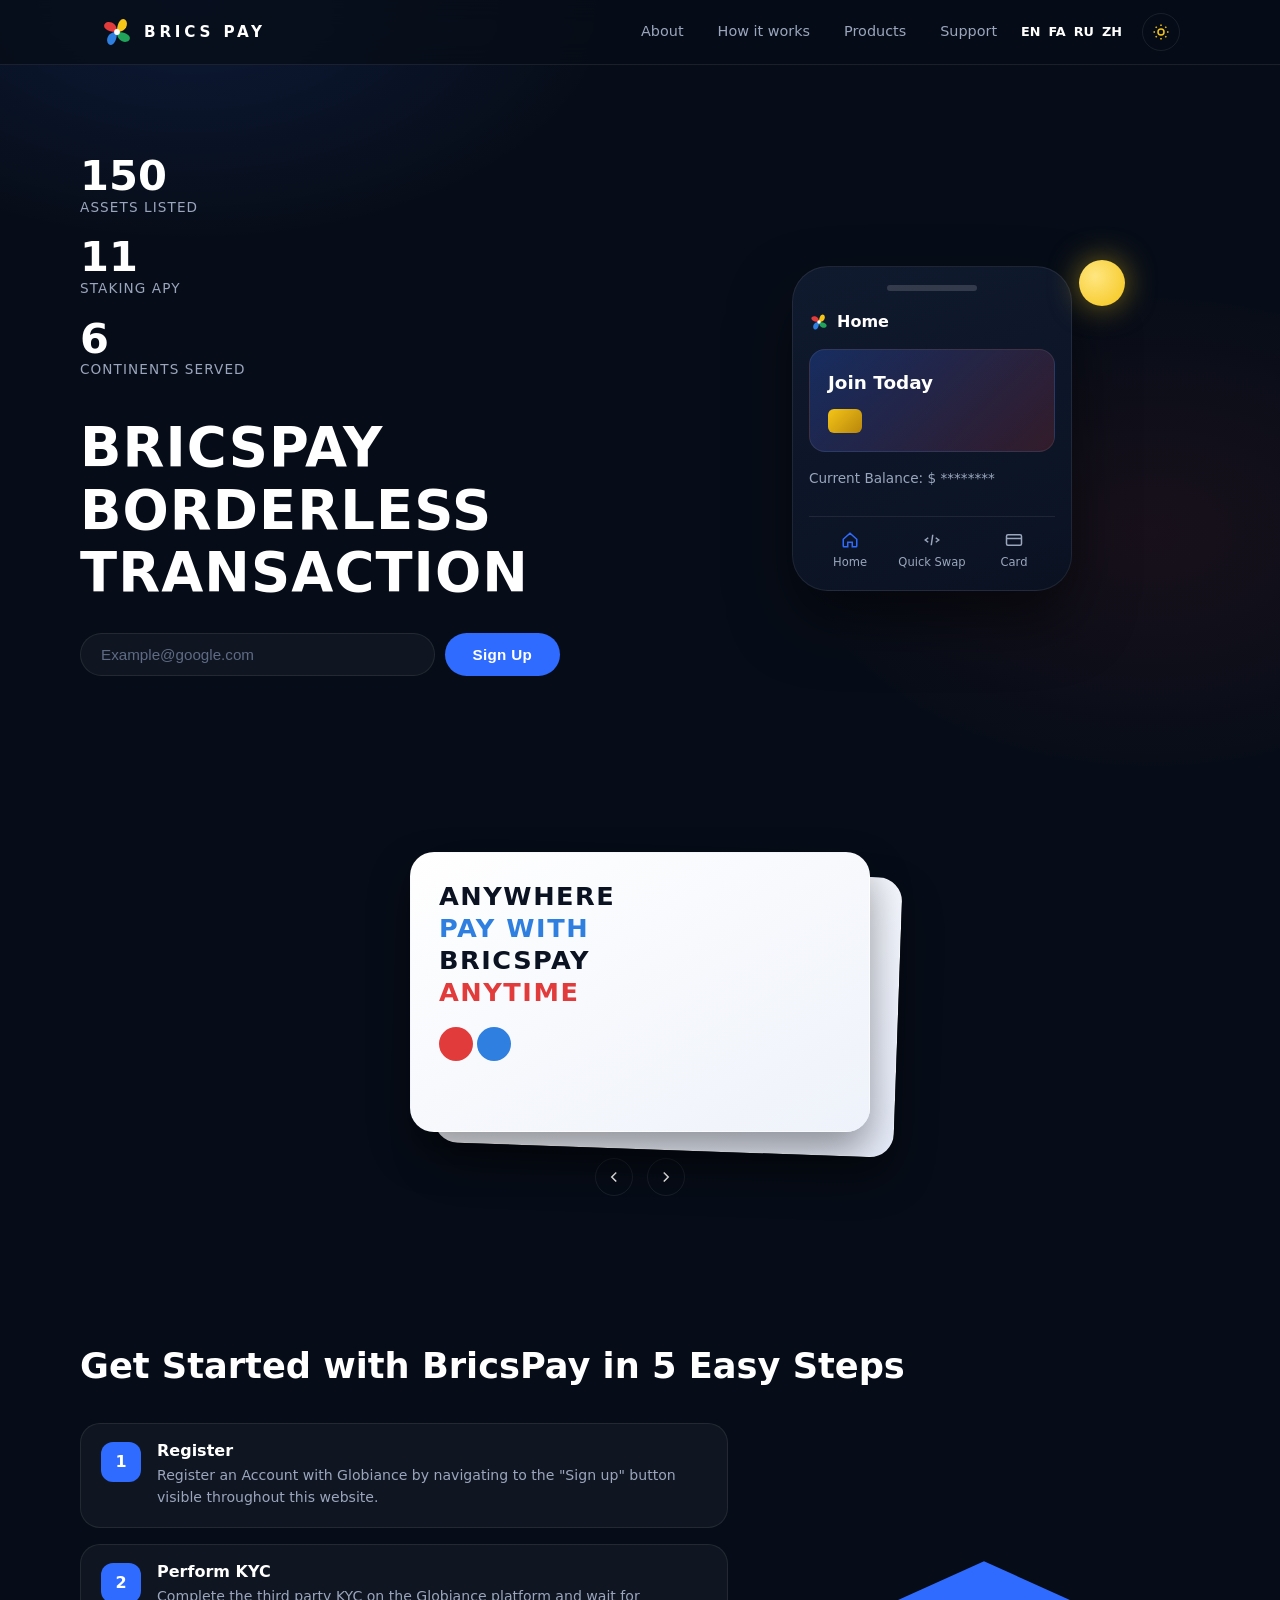
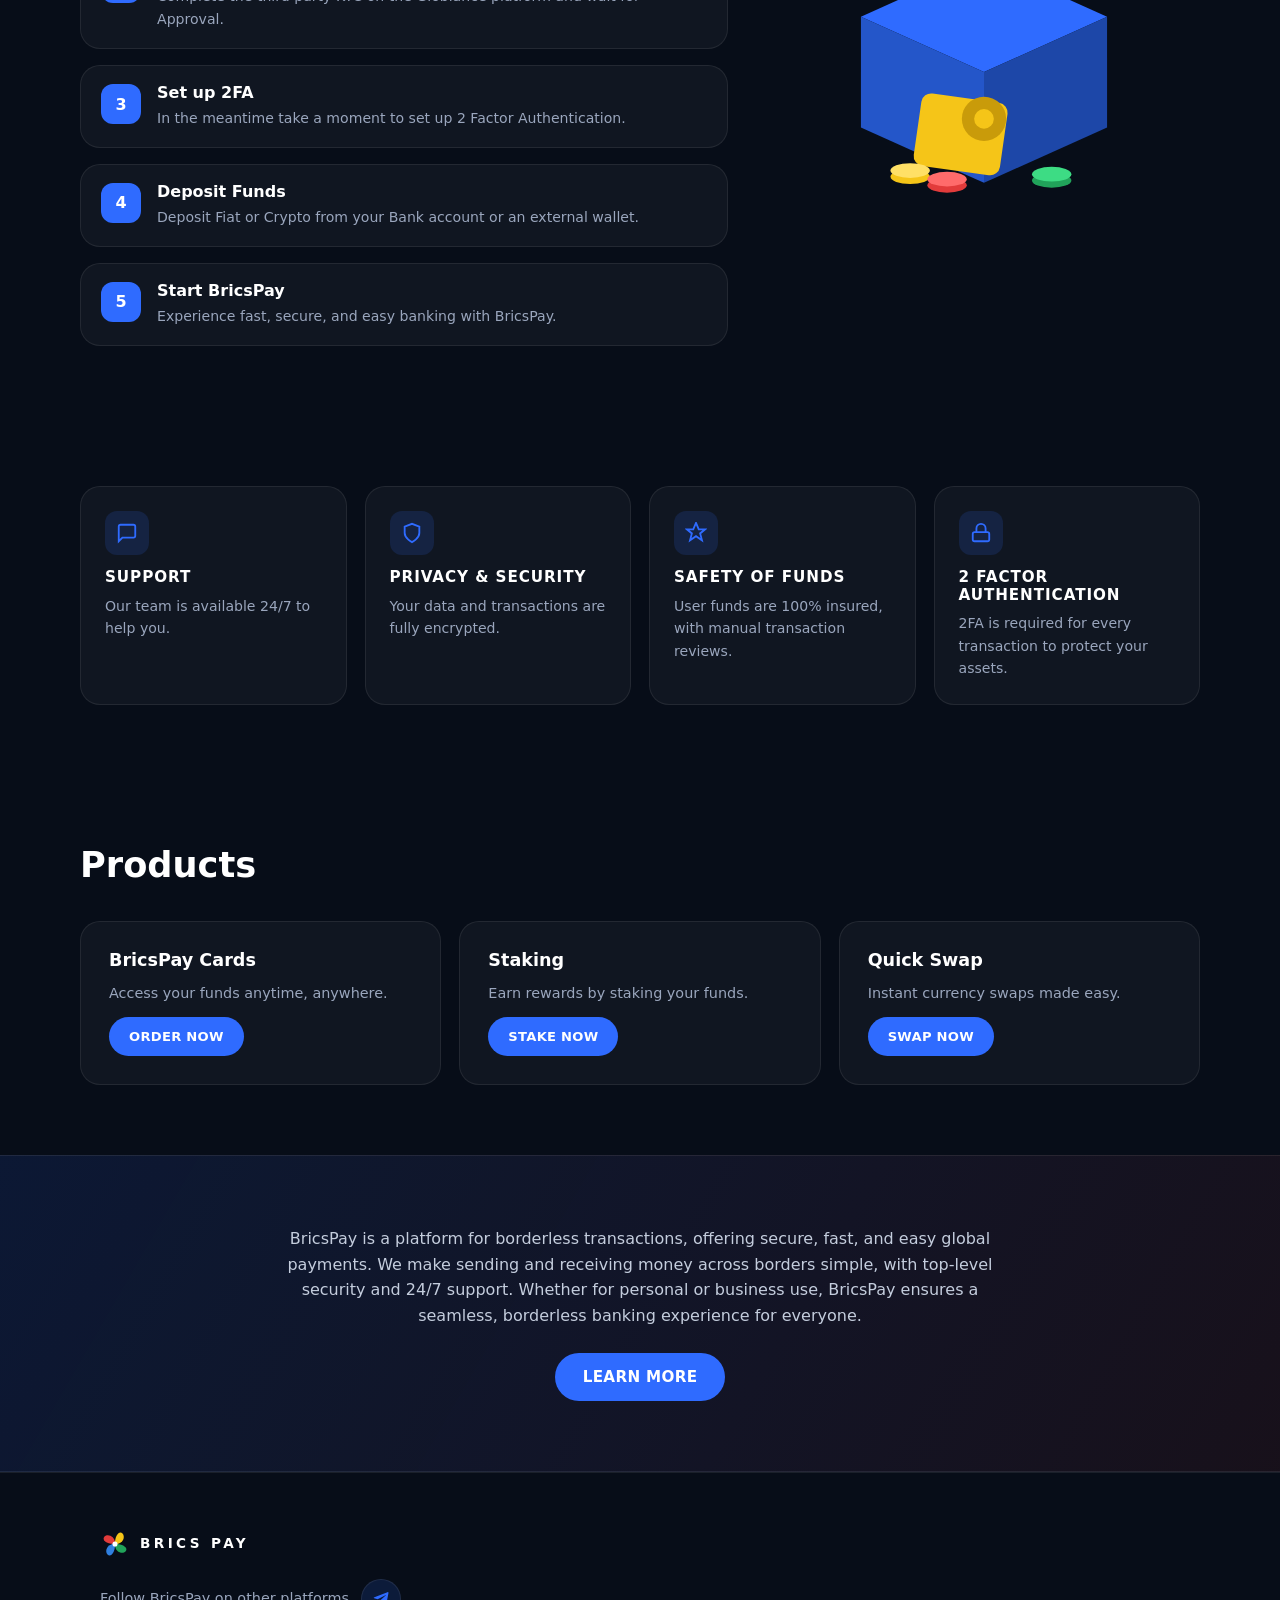
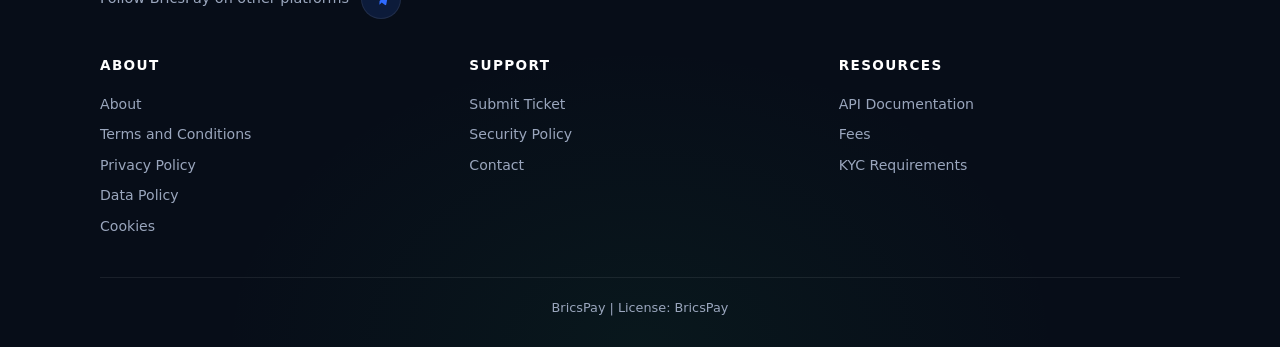
==== commit 43662ad5: "Add files via upload" ====
--- a/internal/api/static/index.html
+++ b/internal/api/static/index.html
@@ -1,4 +1,4 @@
-html = r'''<!DOCTYPE html>
+<!DOCTYPE html>
 <html lang="en" dir="ltr">
 <head>
 <meta charset="utf-8">
@@ -162,6 +162,9 @@
           <li><a href="#footer">Support</a></li>
         </ul>
       </nav>
+      <nav aria-label="Language" style="display:flex;gap:8px;align-items:center;margin-right:10px;font-size:.8rem;font-weight:700;white-space:nowrap">
+        <a href="/">EN</a><a href="/fa/">FA</a><a href="/ru/">RU</a><a href="/zh/">ZH</a>
+      </nav>
       <button class="icon-btn" id="theme" aria-label="Theme">
         <svg width="18" height="18" viewBox="0 0 24 24" fill="none" stroke="#f5c518" stroke-width="2" aria-hidden="true"><circle cx="12" cy="12" r="4"/><path d="M12 2v2M12 20v2M2 12h2M20 12h2M4.9 4.9l1.4 1.4M17.7 17.7l1.4 1.4M19.1 4.9l-1.4 1.4M6.3 17.7l-1.4 1.4"/></svg>
       </button>
@@ -392,12 +395,3 @@
 </script>
 </body>
 </html>
-'''
-path='/mnt/data/index.html'
-open(path,'w',encoding='utf-8').write(html)
-import os
-data=open(path,'rb').read()
-print('size bytes:',len(data))
-for h in ['BRICSPAY BORDERLESS TRANSACTION','Get Started with BricsPay in 5 Easy Steps','Example@google.com','Thanks — we\'ll be in touch.','Follow BricsPay on other platforms','BricsPay | License: BricsPay']:
-    print(h, '->', h in html)
-print('sections ids:', all(i in html for i in ['id="how"','id="products"','id="about"','id="footer"']))
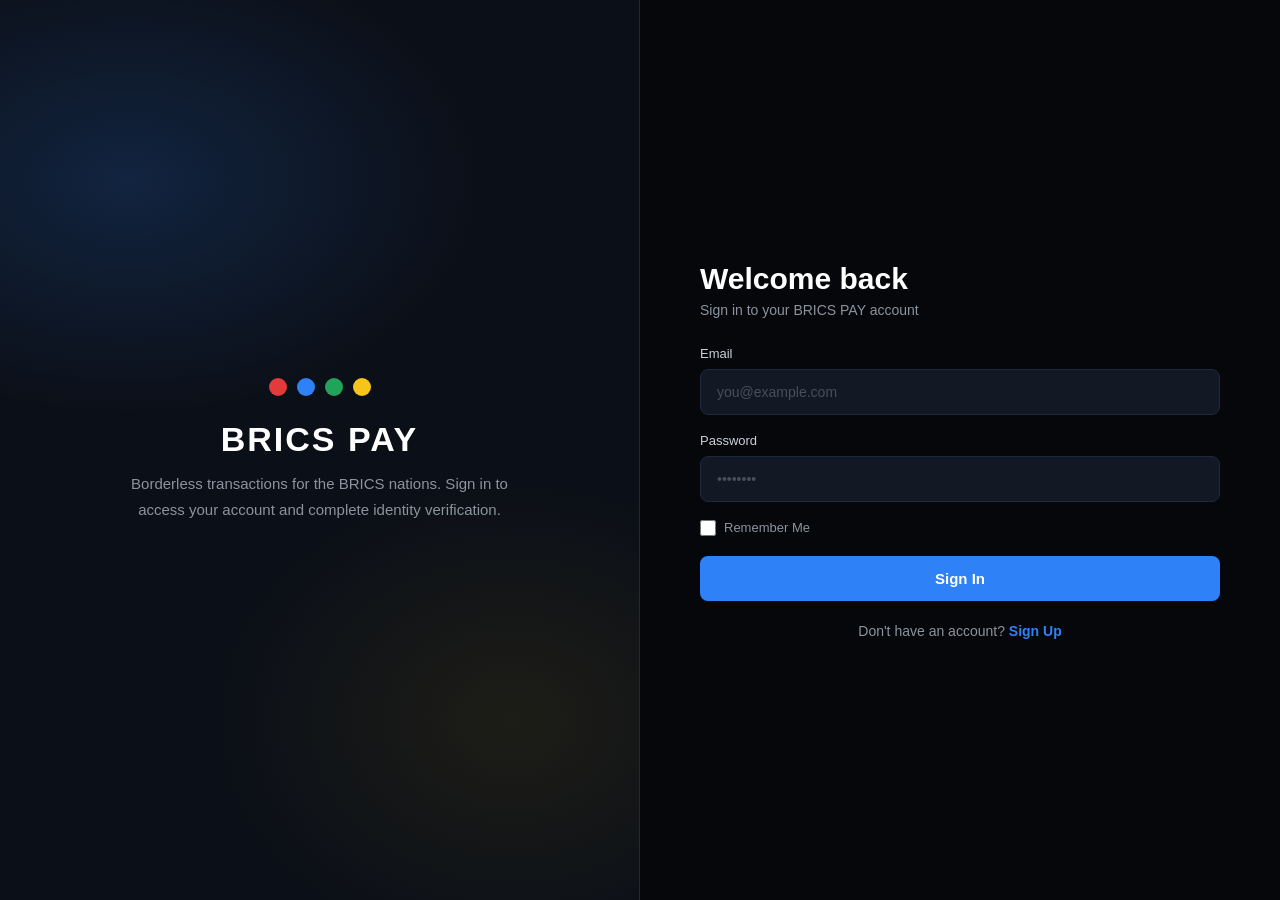
==== commit b8c42233: "Add files via upload" ====
--- a/internal/api/static/index.html
+++ b/internal/api/static/index.html
@@ -1,395 +1,289 @@
 <!DOCTYPE html>
+<!--
+  ============================================================
+  خلاصه فارسی:
+  این فایل صفحه ورود (لاگین) کاربران ثبت‌نام‌شده است.
+  مسیر قرارگیری در مخزن: internal/api/static/index.html
+  (فایل فعلی static/index.html را با این فایل جایگزین کنید.
+   مسیرهای /login و /app/login در middleware به همین فایل نگاشت می‌شوند.)
+  - ارسال فرم با fetch به POST /api/v1/auth/login
+  - ذخیره token و user_id در localStorage
+  - ریدایرکت به /settings/id_verification پس از موفقیت
+  - لینک ثبت‌نام به /register و چک‌باکس Remember Me
+  ============================================================
+-->
 <html lang="en" dir="ltr">
 <head>
-<meta charset="utf-8">
-<meta name="viewport" content="width=device-width, initial-scale=1">
-<title>BricsPay — Borderless Transaction</title>
+<meta charset="UTF-8">
+<meta name="viewport" content="width=device-width, initial-scale=1.0">
+<title>Sign In | BRICS PAY Borderless Transactions</title>
 <style>
-:root{
-  --bg:#070d18; --panel:rgba(255,255,255,.04); --border:rgba(255,255,255,.08);
-  --blue:#2f6bff; --red:#e23b3b; --gold:#f5c518; --green:#21a35a; --sky:#2f7fe0;
-  --muted:#9aa6bd; --white:#fff;
-}
-*{box-sizing:border-box;margin:0;padding:0}
-html{scroll-behavior:smooth}
-body{
-  font-family:system-ui,"Segoe UI",sans-serif;background:var(--bg);color:var(--white);
-  line-height:1.6;overflow-x:hidden;
-  background-image:
-    radial-gradient(700px 400px at 15% 0%, rgba(47,107,255,.14), transparent 60%),
-    radial-gradient(600px 400px at 90% 15%, rgba(226,59,59,.08), transparent 60%),
-    radial-gradient(700px 500px at 50% 100%, rgba(33,163,90,.07), transparent 60%);
-}
-.container{max-width:1120px;margin:0 auto;padding:0 20px}
-h1,h2,h3{line-height:1.15}
-a{color:inherit;text-decoration:none}
-.muted{color:var(--muted)}
-
-/* header */
-header{position:sticky;top:0;z-index:50;background:rgba(7,13,24,.78);backdrop-filter:blur(12px);border-bottom:1px solid var(--border)}
-.header-inner{display:flex;align-items:center;justify-content:space-between;height:64px}
-.logo{display:flex;align-items:center;gap:10px}
-.wordmark{font-weight:700;letter-spacing:.25em;font-size:.95rem}
-.icon-btn{background:none;border:1px solid var(--border);border-radius:999px;width:38px;height:38px;display:inline-flex;align-items:center;justify-content:center;cursor:pointer;color:var(--white)}
-.header-actions{display:flex;align-items:center;gap:10px}
-nav#mainnav{display:none;position:absolute;left:0;right:0;top:64px;background:rgba(7,13,24,.96);border-bottom:1px solid var(--border)}
-nav#mainnav.open{display:block}
-nav#mainnav a{display:block;padding:14px 24px;border-top:1px solid var(--border);color:var(--muted)}
-nav#mainnav a:hover{color:var(--white);background:rgba(255,255,255,.04)}
-@media(min-width:760px){
-  nav#mainnav{display:block!important;position:static;background:none;border:0}
-  nav#mainnav ul{display:flex;gap:6px;list-style:none}
-  nav#mainnav a{border:0;padding:8px 14px;font-size:.9rem}
-  #hamburger{display:none}
-}
-
-/* buttons */
-.btn{display:inline-block;background:var(--blue);color:#fff;border:0;border-radius:999px;padding:12px 28px;font-weight:600;font-size:.95rem;cursor:pointer;letter-spacing:.02em}
-.btn:hover{filter:brightness(1.1)}
-.btn.ghost{background:transparent;border:1px solid var(--border)}
-.btn.small{padding:9px 20px;font-size:.82rem}
-
-/* hero */
-.hero{display:grid;gap:48px;padding:64px 0 80px;align-items:center}
-@media(min-width:900px){.hero{grid-template-columns:1fr 1fr;padding:90px 0 110px}}
-.stats{display:flex;flex-direction:column;gap:18px;margin-bottom:36px}
-.stat .num{font-size:2.6rem;font-weight:800;line-height:1}
-.stat .label{color:var(--muted);font-size:.85rem;letter-spacing:.08em;text-transform:uppercase}
-.hero h1{font-size:clamp(2rem,5vw,3.4rem);font-weight:800;letter-spacing:.02em;margin-bottom:28px;max-width:14ch}
-.signup{display:flex;gap:10px;flex-wrap:wrap;max-width:480px}
-.signup input{flex:1;min-width:220px;background:var(--panel);border:1px solid var(--border);border-radius:999px;padding:12px 20px;color:var(--white);font-size:.95rem;outline:none}
-.signup input:focus{border-color:var(--blue)}
-.signup input::placeholder{color:#5d6b85}
-.status{color:var(--gold);font-size:.85rem;margin-top:10px;min-height:1.2em}
-
-/* phone */
-.phone-wrap{position:relative;display:flex;justify-content:center}
-.sun{position:absolute;width:46px;height:46px;border-radius:50%;background:radial-gradient(circle at 35% 35%,#ffe680,var(--gold));box-shadow:0 0 30px rgba(245,197,24,.5);top:-6px;right:14%}
-.phone{width:280px;border-radius:36px;background:linear-gradient(160deg,#101a2e,#0a1222);border:1px solid var(--border);padding:18px 16px;box-shadow:0 30px 60px rgba(0,0,0,.5)}
-.phone .notch{width:90px;height:6px;border-radius:99px;background:rgba(255,255,255,.15);margin:0 auto 18px}
-.phone .p-title{font-weight:700;font-size:1rem;margin-bottom:14px;display:flex;align-items:center;gap:8px}
-.p-card{background:linear-gradient(135deg,rgba(47,107,255,.25),rgba(226,59,59,.18));border:1px solid var(--border);border-radius:16px;padding:18px;margin-bottom:16px}
-.p-card .cta{font-weight:800;font-size:1.15rem}
-.p-card .chip{margin-top:12px;width:34px;height:24px;border-radius:6px;background:linear-gradient(135deg,var(--gold),#b8860b)}
-.balance{color:var(--muted);font-size:.85rem;margin-bottom:26px}
-.p-nav{display:flex;justify-content:space-between;border-top:1px solid var(--border);padding-top:14px;font-size:.72rem;color:var(--muted);text-align:center}
-.p-nav div{flex:1}
-.p-nav svg{display:block;margin:0 auto 4px}
-
-/* carousel */
-.carousel-section{padding:40px 0 80px}
-.carousel{position:relative;max-width:460px;margin:0 auto;height:280px;perspective:1200px}
-.cc{position:absolute;inset:0;border-radius:24px;transition:transform .5s ease, z-index 0s;cursor:pointer;padding:28px;color:#0b1222}
-.cc.front{transform:translate(0,0) rotate(0);z-index:2}
-.cc.back{transform:translate(28px,18px) rotate(2deg);z-index:1}
-.card-face{background:linear-gradient(150deg,#fff,#eef2fa);border:1px solid var(--border);box-shadow:0 20px 40px rgba(0,0,0,.4)}
-.card-face .lines{font-weight:900;font-size:1.6rem;letter-spacing:.06em;line-height:1.25}
-.card-face .lines span{display:block}
-.card-face .lines .blue{color:var(--sky)}
-.card-face .lines .red{color:var(--red)}
-.card-face .dual{display:flex;gap:4px;margin-top:18px}
-.card-face .dual i{width:34px;height:34px;border-radius:50%;display:inline-block}
-.card-back-face{background:linear-gradient(150deg,#fff,#e8eefc);display:flex;flex-direction:column;align-items:flex-start;justify-content:center;gap:8px}
-.card-back-face h3{font-size:1.4rem;font-weight:800}
-.car-nav{display:flex;justify-content:center;gap:14px;margin-top:26px}
-
-/* how */
-.section{padding:70px 0}
-.section h2{font-size:clamp(1.5rem,3.5vw,2.2rem);margin-bottom:36px}
-.how-grid{display:grid;gap:40px;align-items:center}
-@media(min-width:900px){.how-grid{grid-template-columns:1.2fr .8fr}}
-.steps{list-style:none;display:flex;flex-direction:column;gap:16px}
-.step{display:flex;gap:16px;background:var(--panel);border:1px solid var(--border);border-radius:20px;padding:18px 20px}
-.step .n{flex:0 0 40px;height:40px;border-radius:12px;background:var(--blue);display:flex;align-items:center;justify-content:center;font-weight:800}
-.step h3{font-size:1rem;margin-bottom:4px}
-.step p{color:var(--muted);font-size:.88rem}
-
-/* features */
-.features{display:grid;gap:18px}
-@media(min-width:700px){.features{grid-template-columns:repeat(2,1fr)}}
-@media(min-width:1000px){.features{grid-template-columns:repeat(4,1fr)}}
-.f-card{background:var(--panel);border:1px solid var(--border);border-radius:20px;padding:24px}
-.f-card h3{font-size:.95rem;letter-spacing:.06em;margin:14px 0 8px}
-.f-card p{color:var(--muted);font-size:.88rem}
-.f-icon{width:44px;height:44px;border-radius:12px;background:rgba(47,107,255,.15);display:flex;align-items:center;justify-content:center}
-
-/* products */
-.products{display:grid;gap:18px}
-@media(min-width:800px){.products{grid-template-columns:repeat(3,1fr)}}
-.p-card2{background:var(--panel);border:1px solid var(--border);border-radius:20px;padding:28px;display:flex;flex-direction:column;gap:12px}
-.p-card2 h3{font-size:1.1rem}
-.p-card2 p{color:var(--muted);font-size:.9rem;flex:1}
-
-/* about */
-.about-band{background:linear-gradient(120deg,rgba(47,107,255,.12),rgba(226,59,59,.08));border-top:1px solid var(--border);border-bottom:1px solid var(--border)}
-.about-band .inner{max-width:760px;margin:0 auto;text-align:center}
-.about-band p{color:#c4cddd;font-size:1rem;margin-bottom:24px}
-
-/* footer */
-footer{padding:56px 0 28px;border-top:1px solid var(--border)}
-.foot-top{display:flex;flex-direction:column;gap:20px;margin-bottom:36px}
-.social{display:flex;align-items:center;gap:12px;color:var(--muted);font-size:.9rem}
-.tg{display:inline-flex;width:40px;height:40px;border-radius:50%;background:rgba(47,107,255,.15);border:1px solid var(--border);align-items:center;justify-content:center}
-.foot-cols{display:grid;gap:28px;margin-bottom:36px}
-@media(min-width:700px){.foot-cols{grid-template-columns:repeat(3,1fr)}}
-.foot-cols h4{font-size:.85rem;letter-spacing:.1em;text-transform:uppercase;margin-bottom:12px}
-.foot-cols ul{list-style:none}
-.foot-cols a{display:block;color:var(--muted);font-size:.88rem;padding:4px 0}
-.foot-cols a:hover{color:var(--white)}
-.foot-bottom{border-top:1px solid var(--border);padding-top:20px;color:var(--muted);font-size:.8rem;text-align:center}
+  :root {
+    --bg-body: #05070a;
+    --bg-panel: #0b0f17;
+    --bg-input: #121824;
+    --border-input: #1e293b;
+    --border-focus: #388bfd;
+    --text-main: #ffffff;
+    --text-muted: #8b949e;
+    --btn-blue: #2f81f7;
+    --btn-blue-hover: #1f6feb;
+    --error: #f85149;
+    --success: #3fb950;
+    --font-family: -apple-system, BlinkMacSystemFont, "Segoe UI", Roboto, Helvetica, Arial, sans-serif;
+  }
+  * { box-sizing: border-box; margin: 0; padding: 0; font-family: var(--font-family); }
+  body {
+    background-color: var(--bg-body);
+    color: var(--text-main);
+    min-height: 100vh;
+  }
+  .auth-container {
+    display: flex;
+    width: 100%;
+    min-height: 100vh;
+    background-color: var(--bg-body);
+  }
+  /* ستون برندینگ (سمت چپ در دسکتاپ) */
+  .brand-side {
+    flex: 1;
+    display: flex;
+    flex-direction: column;
+    justify-content: center;
+    align-items: center;
+    padding: 40px;
+    background:
+      radial-gradient(600px 400px at 20% 20%, rgba(47,129,247,.18), transparent 60%),
+      radial-gradient(500px 400px at 80% 80%, rgba(245,197,24,.08), transparent 60%),
+      var(--bg-panel);
+    border-right: 1px solid var(--border-input);
+    text-align: center;
+  }
+  .brand-side h1 { font-size: 34px; font-weight: 800; letter-spacing: 2px; margin: 24px 0 12px; }
+  .brand-side p { color: var(--text-muted); font-size: 15px; max-width: 420px; line-height: 1.7; }
+  .logo-nodes { display: flex; gap: 10px; }
+  .logo-nodes span { width: 18px; height: 18px; border-radius: 50%; display: inline-block; }
+  .node-red { background: #e23b3b; }
+  .node-blue { background: #2f81f7; }
+  .node-green { background: #21a35a; }
+  .node-gold { background: #f5c518; }
+  /* ستون فرم */
+  .form-side {
+    flex: 1;
+    padding: 40px 60px;
+    display: flex;
+    flex-direction: column;
+    justify-content: center;
+    max-width: 640px;
+    margin: 0 auto;
+    width: 100%;
+  }
+  .auth-title { font-size: 30px; font-weight: 700; margin-bottom: 6px; }
+  .auth-subtitle { color: var(--text-muted); font-size: 14px; margin-bottom: 28px; }
+  .form-group { margin-bottom: 18px; }
+  .form-group label {
+    display: block; font-size: 13px; font-weight: 500; color: #c9d1d9; margin-bottom: 8px;
+  }
+  .form-control {
+    width: 100%;
+    background-color: var(--bg-input);
+    border: 1px solid var(--border-input);
+    border-radius: 8px;
+    padding: 14px 16px;
+    font-size: 14px;
+    color: #ffffff;
+    outline: none;
+    transition: border-color .2s, box-shadow .2s;
+  }
+  .form-control:focus { border-color: var(--border-focus); box-shadow: 0 0 0 3px rgba(56,139,253,.15); }
+  .form-control::placeholder { color: #484f58; }
+  .form-options {
+    display: flex; align-items: center; justify-content: space-between;
+    font-size: 13px; color: var(--text-muted); margin-bottom: 20px;
+  }
+  .remember { display: flex; align-items: center; gap: 8px; cursor: pointer; user-select: none; }
+  .remember input[type="checkbox"] {
+    width: 16px; height: 16px; accent-color: var(--btn-blue); cursor: pointer;
+  }
+  .btn-primary {
+    width: 100%;
+    background-color: var(--btn-blue);
+    color: #ffffff;
+    border: none;
+    border-radius: 8px;
+    padding: 14px;
+    font-size: 15px;
+    font-weight: 600;
+    cursor: pointer;
+    transition: background-color .2s, opacity .2s;
+  }
+  .btn-primary:hover { background-color: var(--btn-blue-hover); }
+  .btn-primary:disabled { opacity: .6; cursor: not-allowed; }
+  .signup-link { text-align: center; margin-top: 22px; font-size: 14px; color: var(--text-muted); }
+  .signup-link a { color: var(--btn-blue); text-decoration: none; font-weight: 600; }
+  .signup-link a:hover { text-decoration: underline; }
+  /* توست وضعیت */
+  #toast {
+    position: fixed;
+    top: 24px;
+    left: 50%;
+    transform: translateX(-50%);
+    padding: 12px 22px;
+    border-radius: 8px;
+    font-size: 14px;
+    font-weight: 500;
+    display: none;
+    z-index: 999;
+    box-shadow: 0 8px 24px rgba(0,0,0,.45);
+  }
+  #toast.error { background: #2d1214; color: var(--error); border: 1px solid var(--error); }
+  #toast.success { background: #0f2417; color: var(--success); border: 1px solid var(--success); }
+  #toast.info { background: #0d1a2d; color: var(--btn-blue); border: 1px solid var(--btn-blue); }
+  @media (max-width: 860px) {
+    .brand-side { display: none; }
+    .form-side { padding: 40px 24px; max-width: 100%; }
+  }
 </style>
 </head>
 <body>
-
-<header>
-  <div class="container header-inner">
-    <a class="logo" href="#top" aria-label="BricsPay home">
-      <svg width="34" height="34" viewBox="0 0 40 40" aria-hidden="true">
-        <path d="M20 19 C 20 9, 10 6, 6 10 C 2 14, 8 20, 19 20 Z" fill="#e23b3b"/>
-        <path d="M21 20 C 31 20, 34 10, 30 6 C 26 2, 20 8, 20 19 Z" fill="#f5c518"/>
-        <path d="M20 21 C 20 31, 30 34, 34 30 C 38 26, 32 20, 21 20 Z" fill="#21a35a"/>
-        <path d="M19 20 C 9 20, 6 30, 10 34 C 14 38, 20 32, 20 21 Z" fill="#2f7fe0"/>
-        <circle cx="20" cy="20" r="3.4" fill="#fff"/>
-      </svg>
-      <span class="wordmark">BRICS&nbsp;PAY</span>
-    </a>
-    <div class="header-actions">
-      <nav id="mainnav" aria-label="Main">
-        <ul>
-          <li><a href="#about">About</a></li>
-          <li><a href="#how">How it works</a></li>
-          <li><a href="#products">Products</a></li>
-          <li><a href="#footer">Support</a></li>
-        </ul>
-      </nav>
-      <nav aria-label="Language" style="display:flex;gap:8px;align-items:center;margin-right:10px;font-size:.8rem;font-weight:700;white-space:nowrap">
-        <a href="/">EN</a><a href="/fa/">FA</a><a href="/ru/">RU</a><a href="/zh/">ZH</a>
-      </nav>
-      <button class="icon-btn" id="theme" aria-label="Theme">
-        <svg width="18" height="18" viewBox="0 0 24 24" fill="none" stroke="#f5c518" stroke-width="2" aria-hidden="true"><circle cx="12" cy="12" r="4"/><path d="M12 2v2M12 20v2M2 12h2M20 12h2M4.9 4.9l1.4 1.4M17.7 17.7l1.4 1.4M19.1 4.9l-1.4 1.4M6.3 17.7l-1.4 1.4"/></svg>
-      </button>
-      <button class="icon-btn" id="hamburger" aria-label="Menu" aria-expanded="false">
-        <svg width="18" height="18" viewBox="0 0 24 24" stroke="#fff" stroke-width="2" aria-hidden="true"><path d="M3 6h18M3 12h18M3 18h18"/></svg>
-      </button>
+<div id="toast"></div>
+
+<div class="auth-container">
+  <aside class="brand-side">
+    <div class="logo-nodes">
+      <span class="node-red"></span><span class="node-blue"></span>
+      <span class="node-green"></span><span class="node-gold"></span>
     </div>
-  </div>
-</header>
-
-<main id="top">
-  <!-- HERO -->
-  <section class="container hero">
-    <div>
-      <div class="stats">
-        <div class="stat"><div class="num">150</div><div class="label">Assets listed</div></div>
-        <div class="stat"><div class="num">11</div><div class="label">Staking APY</div></div>
-        <div class="stat"><div class="num">6</div><div class="label">Continents Served</div></div>
+    <h1>BRICS PAY</h1>
+    <p>Borderless transactions for the BRICS nations. Sign in to access your account and complete identity verification.</p>
+  </aside>
+
+  <main class="form-side">
+    <h2 class="auth-title">Welcome back</h2>
+    <p class="auth-subtitle">Sign in to your BRICS PAY account</p>
+
+    <form id="loginForm" novalidate>
+      <div class="form-group">
+        <label for="email">Email</label>
+        <input class="form-control" type="email" id="email" name="email"
+               placeholder="you@example.com" autocomplete="email" required>
       </div>
-      <h1>BRICSPAY BORDERLESS TRANSACTION</h1>
-      <form class="signup" id="signupForm">
-        <input type="email" placeholder="Example@google.com" aria-label="Email address" required>
-        <button class="btn" type="submit">Sign Up</button>
-      </form>
-      <p class="status" id="signupStatus" role="status"></p>
-    </div>
-    <div class="phone-wrap">
-      <div class="sun" aria-hidden="true"></div>
-      <div class="phone" role="img" aria-label="BricsPay mobile app preview">
-        <div class="notch"></div>
-        <div class="p-title">
-          <svg width="20" height="20" viewBox="0 0 40 40" aria-hidden="true"><path d="M20 19 C 20 9, 10 6, 6 10 C 2 14, 8 20, 19 20 Z" fill="#e23b3b"/><path d="M21 20 C 31 20, 34 10, 30 6 C 26 2, 20 8, 20 19 Z" fill="#f5c518"/><path d="M20 21 C 20 31, 30 34, 34 30 C 38 26, 32 20, 21 20 Z" fill="#21a35a"/><path d="M19 20 C 9 20, 6 30, 10 34 C 14 38, 20 32, 20 21 Z" fill="#2f7fe0"/><circle cx="20" cy="20" r="3.4" fill="#fff"/></svg>
-          Home
-        </div>
-        <div class="p-card">
-          <div class="cta">Join Today</div>
-          <div class="chip"></div>
-        </div>
-        <div class="balance">Current Balance: $ ********</div>
-        <div class="p-nav">
-          <div><svg width="18" height="18" viewBox="0 0 24 24" fill="none" stroke="#2f6bff" stroke-width="2" aria-hidden="true"><path d="M3 11l9-8 9 8v9a1 1 0 0 1-1 1h-5v-6h-6v6H4a1 1 0 0 1-1-1z"/></svg>Home</div>
-          <div><svg width="18" height="18" viewBox="0 0 24 24" fill="none" stroke="#9aa6bd" stroke-width="2" aria-hidden="true"><path d="M7 15l-4-3 4-3M17 9l4 3-4 3M13 5l-2 14"/></svg>Quick Swap</div>
-          <div><svg width="18" height="18" viewBox="0 0 24 24" fill="none" stroke="#9aa6bd" stroke-width="2" aria-hidden="true"><rect x="2" y="5" width="20" height="14" rx="2"/><path d="M2 10h20"/></svg>Card</div>
-        </div>
+
+      <div class="form-group">
+        <label for="password">Password</label>
+        <input class="form-control" type="password" id="password" name="password"
+               placeholder="••••••••" autocomplete="current-password" required>
       </div>
-    </div>
-  </section>
-
-  <!-- CARD CAROUSEL -->
-  <section class="container carousel-section" aria-label="BricsPay card showcase">
-    <div class="carousel" id="carousel">
-      <div class="cc card-face front" id="cardFront" tabindex="0">
-        <div class="lines">
-          <span>ANYWHERE</span>
-          <span class="blue">PAY WITH</span>
-          <span>BRICSPAY</span>
-          <span class="red">ANYTIME</span>
-        </div>
-        <div class="dual" aria-hidden="true">
-          <i style="background:var(--red)"></i><i style="background:var(--sky)"></i>
-        </div>
+
+      <div class="form-options">
+        <label class="remember">
+          <input type="checkbox" id="rememberMe" name="remember_me">
+          <span>Remember Me</span>
+        </label>
       </div>
-      <div class="cc card-face card-back-face back" id="cardBack" tabindex="0">
-        <h3>Staking</h3>
-        <p style="font-size:.9rem;color:#3a4a63">Earn rewards on your balance.</p>
-        <span class="btn small" style="background:var(--blue)">Earn Today</span>
-      </div>
-    </div>
-    <div class="car-nav">
-      <button class="icon-btn" id="prevCard" aria-label="Previous card"><svg width="18" height="18" viewBox="0 0 24 24" fill="none" stroke="#fff" stroke-width="2" aria-hidden="true"><path d="M15 6l-6 6 6 6"/></svg></button>
-      <button class="icon-btn" id="nextCard" aria-label="Next card"><svg width="18" height="18" viewBox="0 0 24 24" fill="none" stroke="#fff" stroke-width="2" aria-hidden="true"><path d="M9 6l6 6-6 6"/></svg></button>
-    </div>
-  </section>
-
-  <!-- HOW -->
-  <section class="container section" id="how">
-    <h2>Get Started with BricsPay in 5 Easy Steps</h2>
-    <div class="how-grid">
-      <ol class="steps">
-        <li class="step"><span class="n">1</span><div><h3>Register</h3><p>Register an Account with Globiance by navigating to the "Sign up" button visible throughout this website.</p></div></li>
-        <li class="step"><span class="n">2</span><div><h3>Perform KYC</h3><p>Complete the third party KYC on the Globiance platform and wait for Approval.</p></div></li>
-        <li class="step"><span class="n">3</span><div><h3>Set up 2FA</h3><p>In the meantime take a moment to set up 2 Factor Authentication.</p></div></li>
-        <li class="step"><span class="n">4</span><div><h3>Deposit Funds</h3><p>Deposit Fiat or Crypto from your Bank account or an external wallet.</p></div></li>
-        <li class="step"><span class="n">5</span><div><h3>Start BricsPay</h3><p>Experience fast, secure, and easy banking with BricsPay.</p></div></li>
-      </ol>
-      <svg viewBox="0 0 260 220" role="img" aria-label="Isometric bank vault illustration" style="width:100%;max-width:320px;margin:0 auto;display:block">
-        <polygon points="130,10 230,55 130,100 30,55" fill="#2f6bff"/>
-        <polygon points="30,55 130,100 130,190 30,145" fill="#2456c9"/>
-        <polygon points="230,55 130,100 130,190 230,145" fill="#1d47a8"/>
-        <rect x="95" y="105" width="70" height="60" rx="8" fill="#f5c518" transform="skewY(8) skewX(-8)"/>
-        <circle cx="130" cy="138" r="18" fill="#c99b0a"/>
-        <circle cx="130" cy="138" r="8" fill="#f5c518"/>
-        <ellipse cx="70" cy="185" rx="16" ry="6" fill="#f5c518"/><ellipse cx="70" cy="180" rx="16" ry="6" fill="#ffe066"/>
-        <ellipse cx="100" cy="192" rx="16" ry="6" fill="#e23b3b"/><ellipse cx="100" cy="187" rx="16" ry="6" fill="#ff6b6b"/>
-        <ellipse cx="185" cy="188" rx="16" ry="6" fill="#21a35a"/><ellipse cx="185" cy="183" rx="16" ry="6" fill="#3ddc84"/>
-      </svg>
-    </div>
-  </section>
-
-  <!-- FEATURES -->
-  <section class="container section" aria-label="Features">
-    <div class="features">
-      <div class="f-card">
-        <div class="f-icon"><svg width="22" height="22" viewBox="0 0 24 24" fill="none" stroke="#2f6bff" stroke-width="2" aria-hidden="true"><path d="M21 15a2 2 0 0 1-2 2H7l-4 4V5a2 2 0 0 1 2-2h14a2 2 0 0 1 2 2z"/></svg></div>
-        <h3>SUPPORT</h3><p>Our team is available 24/7 to help you.</p>
-      </div>
-      <div class="f-card">
-        <div class="f-icon"><svg width="22" height="22" viewBox="0 0 24 24" fill="none" stroke="#2f6bff" stroke-width="2" aria-hidden="true"><path d="M12 22s8-4 8-10V5l-8-3-8 3v7c0 6 8 10 8 10z"/></svg></div>
-        <h3>PRIVACY &amp; SECURITY</h3><p>Your data and transactions are fully encrypted.</p>
-      </div>
-      <div class="f-card">
-        <div class="f-icon"><svg width="22" height="22" viewBox="0 0 24 24" fill="none" stroke="#2f6bff" stroke-width="2" aria-hidden="true"><path d="M12 1l3 7h7l-5.5 4.5L18.5 20 12 15.5 5.5 20l2-7.5L2 8h7z"/></svg></div>
-        <h3>SAFETY OF FUNDS</h3><p>User funds are 100% insured, with manual transaction reviews.</p>
-      </div>
-      <div class="f-card">
-        <div class="f-icon"><svg width="22" height="22" viewBox="0 0 24 24" fill="none" stroke="#2f6bff" stroke-width="2" aria-hidden="true"><rect x="3" y="11" width="18" height="10" rx="2"/><path d="M7 11V7a5 5 0 0 1 10 0v4"/></svg></div>
-        <h3>2 FACTOR AUTHENTICATION</h3><p>2FA is required for every transaction to protect your assets.</p>
-      </div>
-    </div>
-  </section>
-
-  <!-- PRODUCTS -->
-  <section class="container section" id="products">
-    <h2>Products</h2>
-    <div class="products">
-      <div class="p-card2">
-        <h3>BricsPay Cards</h3>
-        <p>Access your funds anytime, anywhere.</p>
-        <div><a class="btn small" href="#">ORDER NOW</a></div>
-      </div>
-      <div class="p-card2">
-        <h3>Staking</h3>
-        <p>Earn rewards by staking your funds.</p>
-        <div><a class="btn small" href="#">STAKE NOW</a></div>
-      </div>
-      <div class="p-card2">
-        <h3>Quick Swap</h3>
-        <p>Instant currency swaps made easy.</p>
-        <div><a class="btn small" href="#">SWAP NOW</a></div>
-      </div>
-    </div>
-  </section>
-
-  <!-- ABOUT -->
-  <section class="about-band" id="about">
-    <div class="container section inner">
-      <p>BricsPay is a platform for borderless transactions, offering secure, fast, and easy global payments. We make sending and receiving money across borders simple, with top-level security and 24/7 support. Whether for personal or business use, BricsPay ensures a seamless, borderless banking experience for everyone.</p>
-      <a class="btn" href="#how">LEARN MORE</a>
-    </div>
-  </section>
-</main>
-
-<footer id="footer">
-  <div class="container">
-    <div class="foot-top">
-      <a class="logo" href="#top">
-        <svg width="30" height="30" viewBox="0 0 40 40" aria-hidden="true"><path d="M20 19 C 20 9, 10 6, 6 10 C 2 14, 8 20, 19 20 Z" fill="#e23b3b"/><path d="M21 20 C 31 20, 34 10, 30 6 C 26 2, 20 8, 20 19 Z" fill="#f5c518"/><path d="M20 21 C 20 31, 30 34, 34 30 C 38 26, 32 20, 21 20 Z" fill="#21a35a"/><path d="M19 20 C 9 20, 6 30, 10 34 C 14 38, 20 32, 20 21 Z" fill="#2f7fe0"/><circle cx="20" cy="20" r="3.4" fill="#fff"/></svg>
-        <span class="wordmark" style="font-size:.85rem">BRICS&nbsp;PAY</span>
-      </a>
-      <div class="social">
-        <span>Follow BricsPay on other platforms</span>
-        <a class="tg" href="#" aria-label="Telegram">
-          <svg width="18" height="18" viewBox="0 0 24 24" fill="#2f6bff" aria-hidden="true"><path d="M21.9 4.3 19 19.3c-.2 1-.8 1.2-1.6.8l-4.5-3.3-2.2 2.1c-.2.2-.4.4-.9.4l.3-4.6 8.4-7.6c.4-.3-.1-.5-.6-.2L7.5 12.4l-4.5-1.4c-1-.3-1-1 .2-1.4l17.4-6.7c.8-.3 1.5.2 1.3 1.4z"/></svg>
-        </a>
-      </div>
-    </div>
-    <div class="foot-cols">
-      <div>
-        <h4>About</h4>
-        <ul>
-          <li><a href="#">About</a></li>
-          <li><a href="#">Terms and Conditions</a></li>
-          <li><a href="#">Privacy Policy</a></li>
-          <li><a href="#">Data Policy</a></li>
-          <li><a href="#">Cookies</a></li>
-        </ul>
-      </div>
-      <div>
-        <h4>Support</h4>
-        <ul>
-          <li><a href="#">Submit Ticket</a></li>
-          <li><a href="#">Security Policy</a></li>
-          <li><a href="#">Contact</a></li>
-        </ul>
-      </div>
-      <div>
-        <h4>Resources</h4>
-        <ul>
-          <li><a href="#">API Documentation</a></li>
-          <li><a href="#">Fees</a></li>
-          <li><a href="#">KYC Requirements</a></li>
-        </ul>
-      </div>
-    </div>
-    <div class="foot-bottom">BricsPay | License: BricsPay</div>
-  </div>
-</footer>
+
+      <button type="submit" class="btn-primary" id="loginBtn">Sign In</button>
+    </form>
+
+    <p class="signup-link">
+      Don't have an account? <a href="/register">Sign Up</a>
+    </p>
+  </main>
+</div>
 
 <script>
-(function(){
-  var burger=document.getElementById('hamburger'),nav=document.getElementById('mainnav');
-  burger.addEventListener('click',function(){
-    var open=nav.classList.toggle('open');
-    burger.setAttribute('aria-expanded',open?'true':'false');
-  });
-  nav.addEventListener('click',function(e){if(e.target.tagName==='A')nav.classList.remove('open');});
-
-  var form=document.getElementById('signupForm'),status=document.getElementById('signupStatus');
-  form.addEventListener('submit',function(e){
-    e.preventDefault();
-    status.textContent="Thanks — we'll be in touch.";
-    form.reset();
-  });
-
-  var front=document.getElementById('cardFront'),back=document.getElementById('cardBack'),inFront=true;
-  function swap(){
-    inFront=!inFront;
-    front.classList.toggle('front',inFront);front.classList.toggle('back',!inFront);
-    back.classList.toggle('front',!inFront);back.classList.toggle('back',inFront);
-  }
-  document.getElementById('nextCard').addEventListener('click',swap);
-  document.getElementById('prevCard').addEventListener('click',swap);
-
-  document.getElementById('theme').addEventListener('click',function(){
-    document.body.style.backgroundImage=document.body.style.backgroundImage?'':document.body.style.backgroundImage||'';
+(function () {
+  "use strict";
+
+  var form = document.getElementById("loginForm");
+  var btn = document.getElementById("loginBtn");
+  var toast = document.getElementById("toast");
+  var remember = document.getElementById("rememberMe");
+  var emailInput = document.getElementById("email");
+  var passwordInput = document.getElementById("password");
+
+  function showToast(message, type) {
+    toast.textContent = message;
+    toast.className = type || "info";
+    toast.style.display = "block";
+    clearTimeout(showToast._t);
+    showToast._t = setTimeout(function () { toast.style.display = "none"; }, 4000);
+  }
+
+  // بازیابی ایمیل ذخیره‌شده (Remember Me)
+  try {
+    var savedEmail = localStorage.getItem("bricspay_remembered_email");
+    if (savedEmail) {
+      emailInput.value = savedEmail;
+      remember.checked = true;
+    }
+  } catch (e) { /* localStorage unavailable */ }
+
+  form.addEventListener("submit", function (e) {
+    e.preventDefault(); // جلوگیری از رفرش صفحه
+
+    var email = (emailInput.value || "").trim().toLowerCase();
+    var password = passwordInput.value || "";
+
+    if (!email || email.indexOf("@") === -1) {
+      showToast("Please enter a valid email address.", "error");
+      return;
+    }
+    if (!password) {
+      showToast("Please enter your password.", "error");
+      return;
+    }
+
+    btn.disabled = true;
+    btn.textContent = "Signing in...";
+    showToast("Signing in...", "info");
+
+    fetch("/api/v1/auth/login", {
+      method: "POST",
+      headers: { "Content-Type": "application/json" },
+      credentials: "same-origin",
+      body: JSON.stringify({ email: email, password: password })
+    })
+      .then(function (res) {
+        return res.json().then(function (data) {
+          return { ok: res.ok, status: res.status, data: data };
+        });
+      })
+      .then(function (result) {
+        if (result.ok && result.status === 200 && result.data && result.data.token) {
+          // ذخیره توکن و شناسه کاربر
+          try {
+            localStorage.setItem("bricspay_token", result.data.token);
+            if (result.data.user_id) {
+              localStorage.setItem("bricspay_user_id", result.data.user_id);
+            }
+            if (remember.checked) {
+              localStorage.setItem("bricspay_remembered_email", email);
+            } else {
+              localStorage.removeItem("bricspay_remembered_email");
+            }
+          } catch (err) { /* ignore storage errors */ }
+
+          showToast(result.data.message || "Login successful", "success");
+          setTimeout(function () {
+            window.location.href = "/settings/id_verification";
+          }, 800);
+        } else if (result.status === 401) {
+          showToast("Invalid email or password.", "error");
+          btn.disabled = false;
+          btn.textContent = "Sign In";
+        } else {
+          showToast((result.data && result.data.message) ||
+            (result.data && result.data.error) || "Login failed.", "error");
+          btn.disabled = false;
+          btn.textContent = "Sign In";
+        }
+      })
+      .catch(function () {
+        showToast("Network error. Please try again.", "error");
+        btn.disabled = false;
+        btn.textContent = "Sign In";
+      });
   });
 })();
 </script>
